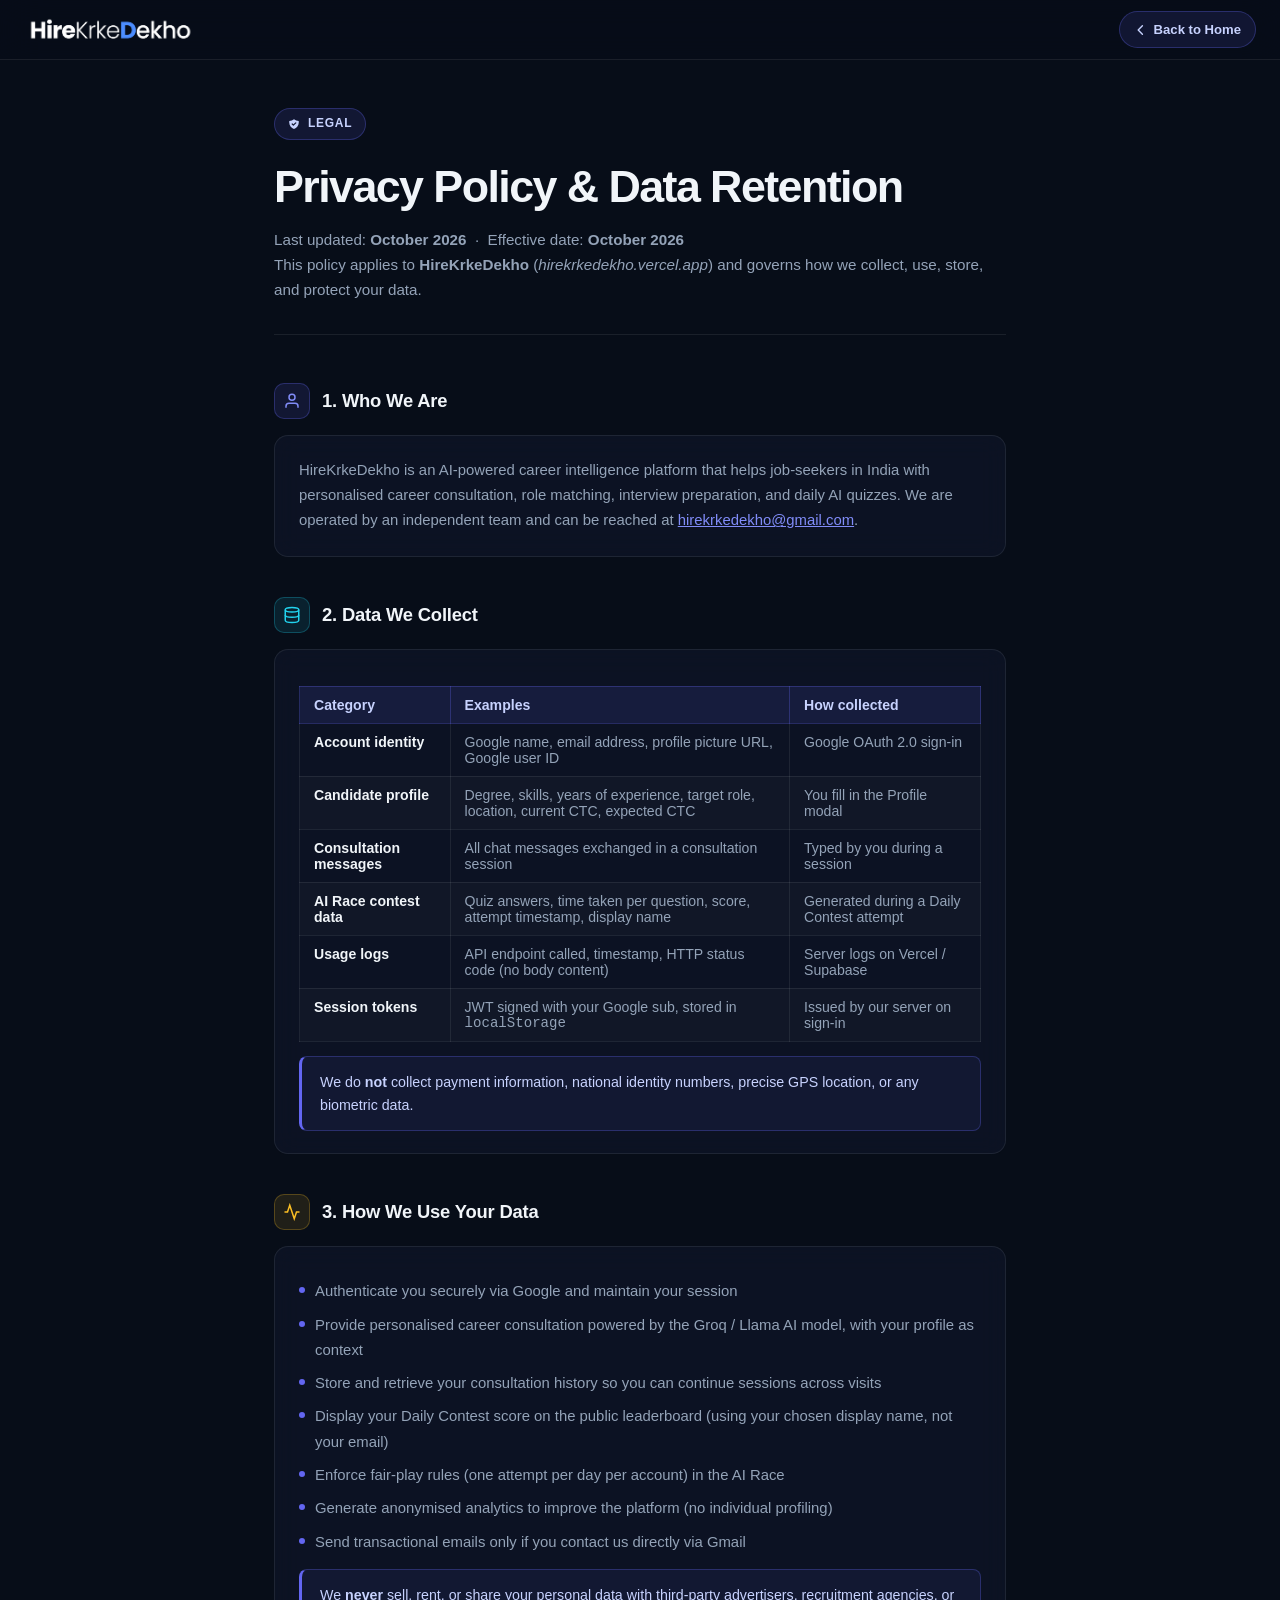
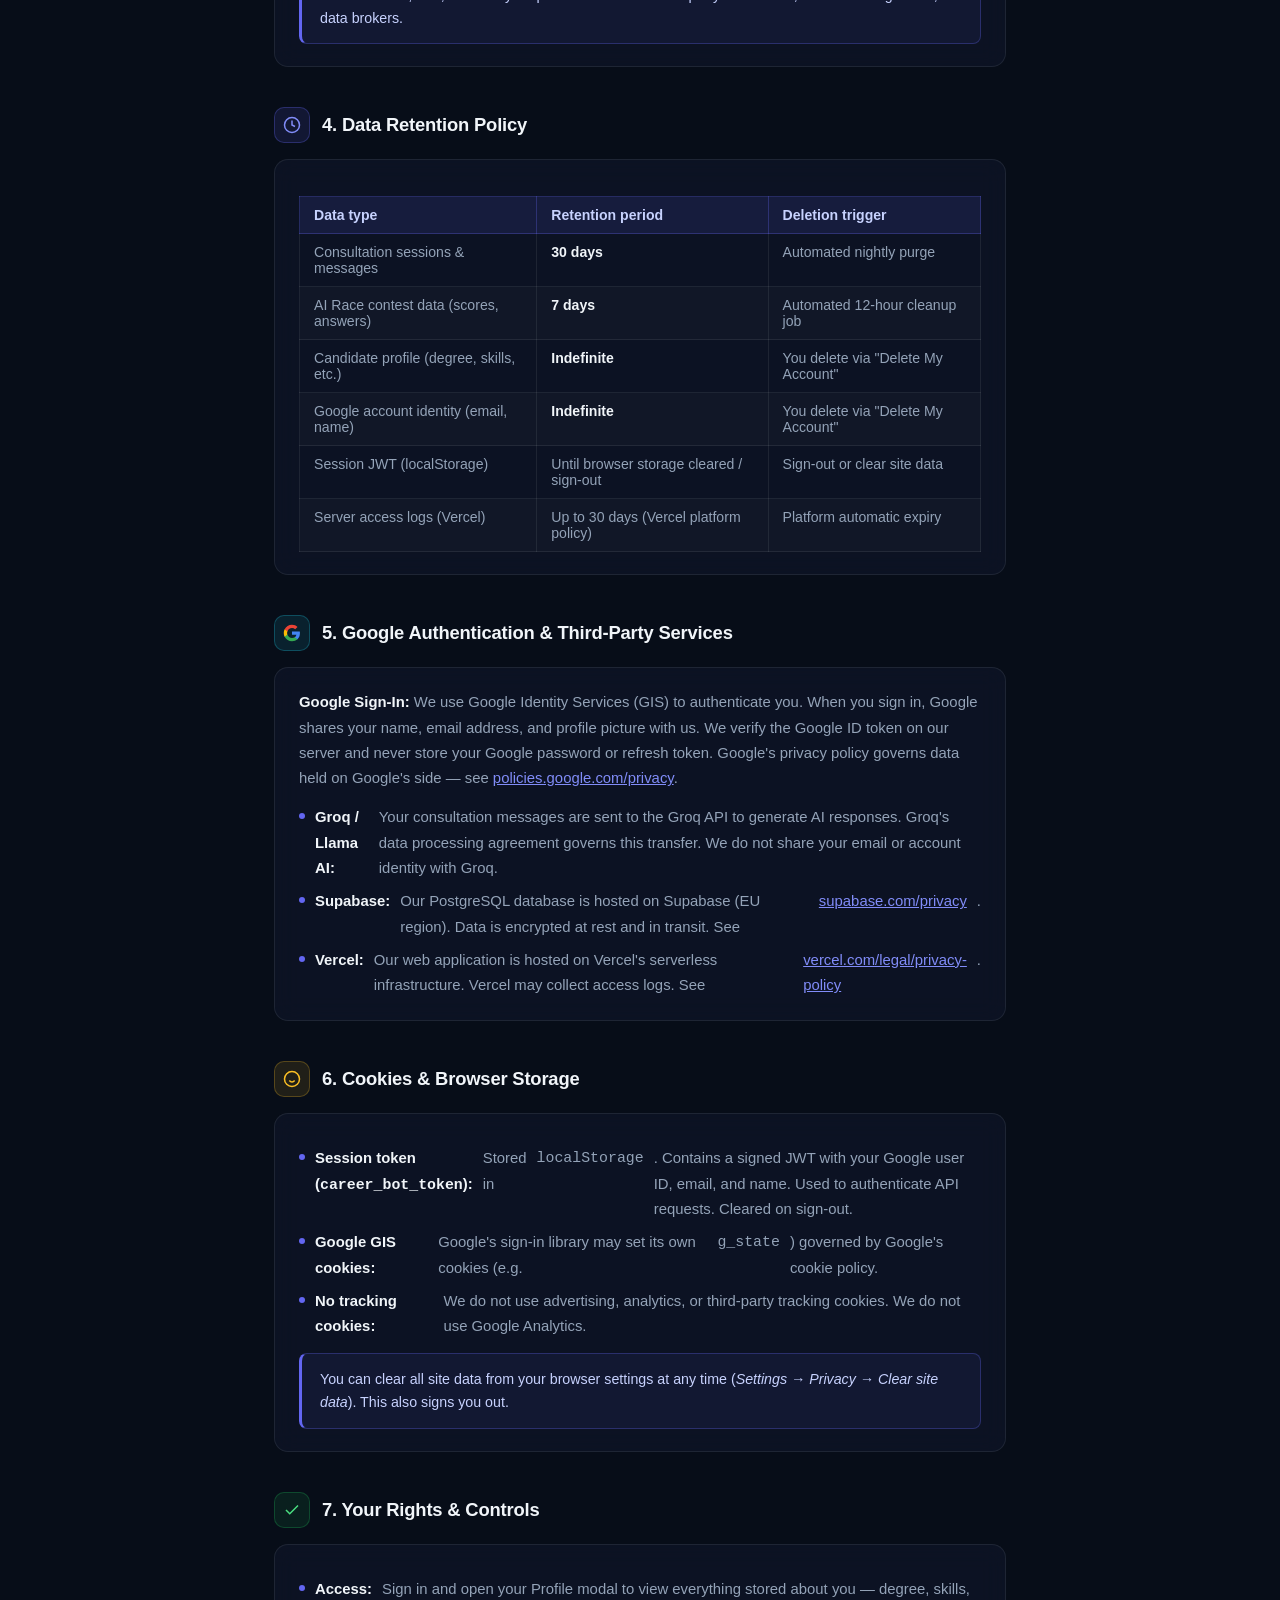
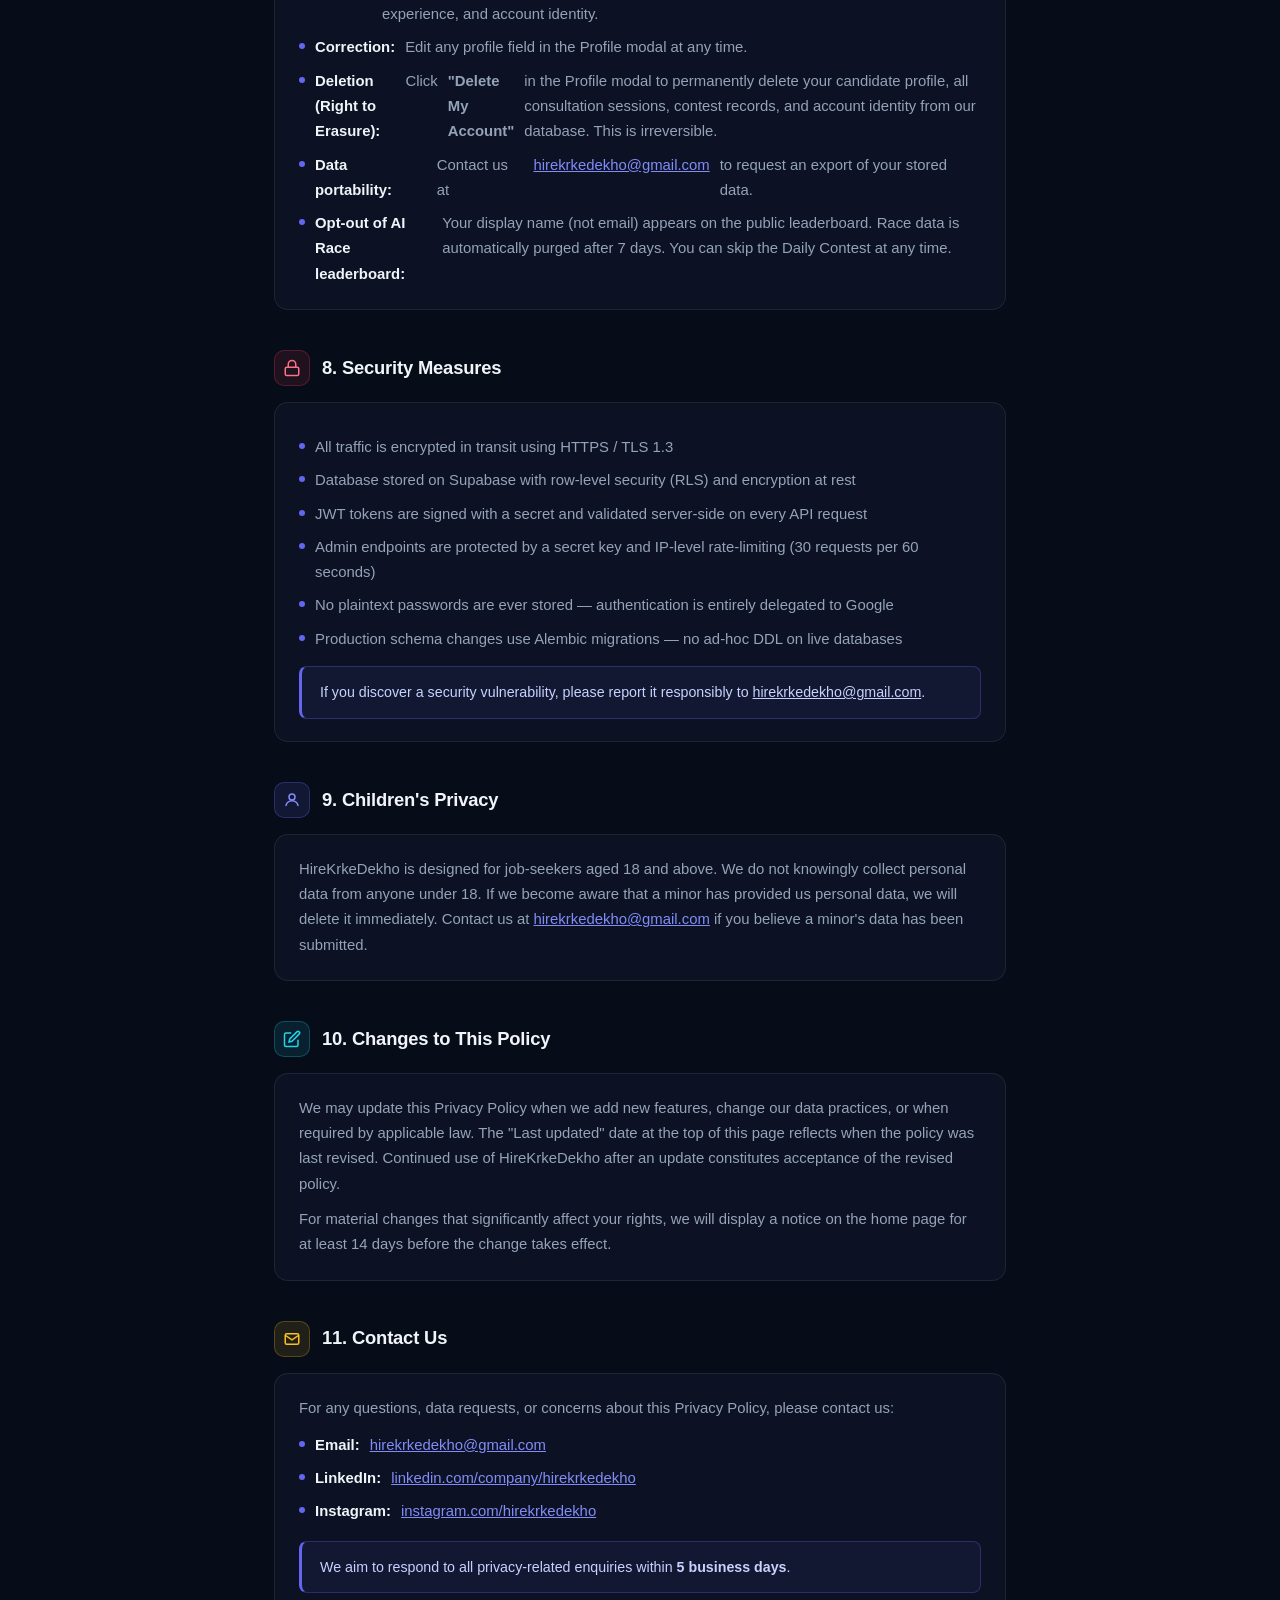
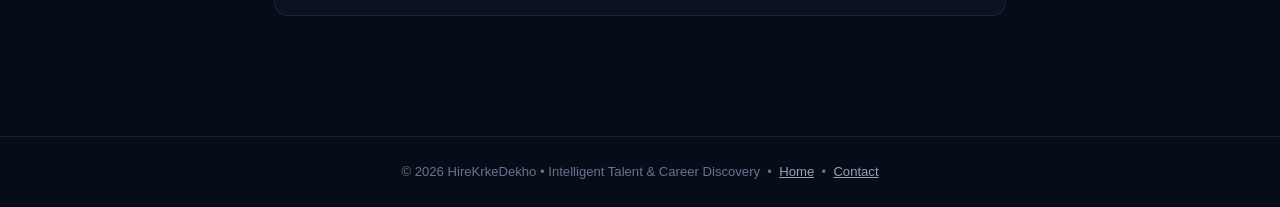
==== templates/privacy_policy.html @ f9df0dac "UI Changes" ====
<html lang="en">
<!DOCTYPE html>
<head>
    <meta charset="UTF-8" />
    <meta name="viewport" content="width=device-width, initial-scale=1.0" />
    <meta name="robots" content="noindex, nofollow" />
    <title>Privacy Policy &amp; Data Retention — HireKrkeDekho</title>
    <link rel="icon" href="/static/hirekrkedekho-logo.png" type="image/png" />
    <style>
        :root {
            --bg: #070d18;
            --surface: rgba(15, 22, 40, 0.85);
            --border: rgba(255, 255, 255, 0.08);
            --border-hi: rgba(99, 102, 241, 0.3);
            --text-primary: #f1f5f9;
            --text-secondary: #94a3b8;
            --text-muted: #64748b;
            --accent: #6366f1;
            --accent-soft: rgba(99, 102, 241, 0.12);
            --cyan: #22d3ee;
            --gold: #fbbf24;
            --radius: 14px;
        }

        *, *::before, *::after { box-sizing: border-box; margin: 0; padding: 0; }

        html {
            background: var(--bg);
            color: var(--text-primary);
            font-family: -apple-system, BlinkMacSystemFont, 'Segoe UI', Roboto, 'Inter', sans-serif;
            line-height: 1.65;
            scroll-behavior: smooth;
            overflow-x: hidden;
        }

        body {
            min-height: 100dvh;
            display: flex;
            flex-direction: column;
        }

        /* ── Header ────────────────────────────────── */
        .pp-header {
            background: rgba(7, 13, 24, 0.96);
            backdrop-filter: blur(20px);
            -webkit-backdrop-filter: blur(20px);
            border-bottom: 1px solid var(--border);
            padding: 0 24px;
            height: 60px;
            display: flex;
            align-items: center;
            justify-content: space-between;
            position: sticky;
            top: 0;
            z-index: 50;
        }

        .pp-logo-wrap {
            display: flex;
            align-items: center;
            gap: 10px;
            text-decoration: none;
            color: var(--text-primary);
            font-weight: 700;
            font-size: 1rem;
        }

        .pp-logo-wrap img { height: 28px; width: auto; }

        .pp-back-btn {
            display: inline-flex;
            align-items: center;
            gap: 6px;
            background: var(--accent-soft);
            border: 1px solid var(--border-hi);
            color: #c7d2fe;
            padding: 7px 14px;
            border-radius: 9999px;
            font-size: 0.82rem;
            font-weight: 600;
            text-decoration: none;
            transition: background 0.2s ease, border-color 0.2s ease;
        }
        .pp-back-btn:hover { background: rgba(99,102,241,0.22); border-color: var(--accent); }
        .pp-back-btn svg { width: 14px; height: 14px; }

        /* ── Main ────────────────────────────────── */
        .pp-main {
            flex: 1;
            padding: 48px 24px 80px;
            max-width: 780px;
            margin: 0 auto;
            width: 100%;
        }

        /* ── Hero ─────────────────────── */
        .pp-eyebrow {
            display: inline-flex;
            align-items: center;
            gap: 8px;
            background: var(--accent-soft);
            border: 1px solid var(--border-hi);
            color: #c7d2fe;
            padding: 5px 13px;
            border-radius: 9999px;
            font-size: 0.75rem;
            font-weight: 700;
            letter-spacing: 0.06em;
            text-transform: uppercase;
            margin-bottom: 20px;
        }

        .pp-title {
            font-size: clamp(1.9rem, 5vw, 2.8rem);
            font-weight: 800;
            letter-spacing: -0.035em;
            line-height: 1.18;
            color: var(--text-primary);
            margin-bottom: 14px;
        }

        .pp-subtitle {
            font-size: 0.95rem;
            color: var(--text-secondary);
            margin-bottom: 48px;
            padding-bottom: 32px;
            border-bottom: 1px solid var(--border);
        }

        /* ── Sections ─────────────────── */
        .pp-section {
            margin-bottom: 40px;
        }

        .pp-section-header {
            display: flex;
            align-items: center;
            gap: 12px;
            margin-bottom: 16px;
        }

        .pp-section-icon {
            width: 36px;
            height: 36px;
            border-radius: 10px;
            background: var(--accent-soft);
            border: 1px solid var(--border-hi);
            display: flex;
            align-items: center;
            justify-content: center;
            flex-shrink: 0;
            color: #818cf8;
        }

        .pp-section-icon svg { width: 18px; height: 18px; }

        .pp-section-icon.cyan { background: rgba(34,211,238,0.1); border-color: rgba(34,211,238,0.25); color: var(--cyan); }
        .pp-section-icon.gold { background: rgba(251,191,36,0.1); border-color: rgba(251,191,36,0.25); color: var(--gold); }
        .pp-section-icon.green { background: rgba(34,197,94,0.1); border-color: rgba(34,197,94,0.25); color: #4ade80; }
        .pp-section-icon.rose  { background: rgba(244,63,94,0.1);  border-color: rgba(244,63,94,0.25);  color: #fb7185; }

        .pp-section h2 {
            font-size: 1.15rem;
            font-weight: 700;
            color: var(--text-primary);
            letter-spacing: -0.01em;
        }

        .pp-section p,
        .pp-section li {
            font-size: 0.93rem;
            color: var(--text-secondary);
            line-height: 1.7;
        }

        .pp-section ul {
            list-style: none;
            display: flex;
            flex-direction: column;
            gap: 8px;
            margin-top: 10px;
        }

        .pp-section ul li {
            display: flex;
            align-items: flex-start;
            gap: 10px;
        }

        .pp-section ul li::before {
            content: '';
            width: 6px;
            height: 6px;
            border-radius: 50%;
            background: var(--accent);
            margin-top: 8px;
            flex-shrink: 0;
        }

        .pp-card {
            background: rgba(15, 22, 40, 0.7);
            border: 1px solid var(--border);
            border-radius: var(--radius);
            padding: 22px 24px;
            backdrop-filter: blur(12px);
        }

        .pp-card p + p,
        .pp-card p + ul,
        .pp-card ul + p {
            margin-top: 12px;
        }

        strong.hi { color: var(--text-primary); font-weight: 600; }

        .pp-table {
            width: 100%;
            border-collapse: collapse;
            margin-top: 14px;
            font-size: 0.88rem;
        }
        .pp-table th {
            background: rgba(99,102,241,0.12);
            color: #c7d2fe;
            font-weight: 700;
            padding: 10px 14px;
            text-align: left;
            border: 1px solid var(--border-hi);
        }
        .pp-table td {
            padding: 10px 14px;
            border: 1px solid var(--border);
            color: var(--text-secondary);
            vertical-align: top;
        }
        .pp-table tr:nth-child(even) td { background: rgba(255,255,255,0.02); }

        .pp-highlight {
            background: rgba(99,102,241,0.08);
            border: 1px solid var(--border-hi);
            border-left: 3px solid var(--accent);
            border-radius: 8px;
            padding: 14px 18px;
            margin-top: 14px;
            font-size: 0.89rem;
            color: #c7d2fe;
            line-height: 1.6;
        }

        /* ── Footer ─────────────────── */
        .pp-footer {
            border-top: 1px solid var(--border);
            padding: 24px;
            text-align: center;
            font-size: 0.82rem;
            color: var(--text-muted);
        }
        .pp-footer a { color: var(--text-secondary); text-decoration: underline; }

        /* ── Responsive ─────────────── */
        @media (max-width: 640px) {
            .pp-main { padding: 32px 16px 64px; }
            .pp-header { padding: 0 16px; }
            .pp-card { padding: 16px; }
            .pp-title { font-size: 1.8rem; }
            .pp-table { font-size: 0.82rem; }
            .pp-table th, .pp-table td { padding: 8px 10px; }
        }
    </style>
</head>
<body>

    <!-- Header -->
    <header class="pp-header">
        <a href="/" class="pp-logo-wrap">
            <img src="/static/hirekrkedekho-logo.png" alt="HireKrkeDekho logo" />
        </a>
        <a href="/" class="pp-back-btn" aria-label="Back to home">
            <svg viewBox="0 0 20 20" fill="none" stroke="currentColor" stroke-width="2" aria-hidden="true">
                <path d="M12 4l-6 6 6 6" stroke-linecap="round" stroke-linejoin="round"/>
            </svg>
            Back to Home
        </a>
    </header>

    <!-- Main content -->
    <main class="pp-main">

        <span class="pp-eyebrow">
            <svg viewBox="0 0 20 20" fill="currentColor" width="12" height="12" aria-hidden="true"><path fill-rule="evenodd" d="M2.166 4.999A11.954 11.954 0 0010 1.944 11.954 11.954 0 0017.834 5c.11.65.166 1.32.166 2.001 0 5.225-3.34 9.67-8 11.317C5.34 16.67 2 12.225 2 7c0-.682.057-1.35.166-2.001zm11.541 3.708a1 1 0 00-1.414-1.414L9 10.586 7.707 9.293a1 1 0 00-1.414 1.414l2 2a1 1 0 001.414 0l4-4z" clip-rule="evenodd"/></svg>
            Legal
        </span>

        <h1 class="pp-title">Privacy Policy &amp; Data Retention</h1>

        <p class="pp-subtitle">
            Last updated: <strong>October 2026</strong> &nbsp;·&nbsp; Effective date: <strong>October 2026</strong><br/>
            This policy applies to <strong>HireKrkeDekho</strong> (<em>hirekrkedekho.vercel.app</em>) and governs how we collect, use, store, and protect your data.
        </p>

        <!-- 1. Who we are -->
        <section class="pp-section" id="who-we-are">
            <div class="pp-section-header">
                <div class="pp-section-icon">
                    <svg viewBox="0 0 24 24" fill="none" stroke="currentColor" stroke-width="2" aria-hidden="true"><path d="M20 21v-2a4 4 0 0 0-4-4H8a4 4 0 0 0-4 4v2"/><circle cx="12" cy="7" r="4"/></svg>
                </div>
                <h2>1. Who We Are</h2>
            </div>
            <div class="pp-card">
                <p>HireKrkeDekho is an AI-powered career intelligence platform that helps job-seekers in India with personalised career consultation, role matching, interview preparation, and daily AI quizzes. We are operated by an independent team and can be reached at <a href="mailto:hirekrkedekho@gmail.com" style="color:#818cf8;">hirekrkedekho@gmail.com</a>.</p>
            </div>
        </section>

        <!-- 2. Data we collect -->
        <section class="pp-section" id="data-collected">
            <div class="pp-section-header">
                <div class="pp-section-icon cyan">
                    <svg viewBox="0 0 24 24" fill="none" stroke="currentColor" stroke-width="2" aria-hidden="true"><ellipse cx="12" cy="5" rx="9" ry="3"/><path d="M21 12c0 1.66-4 3-9 3s-9-1.34-9-3"/><path d="M3 5v14c0 1.66 4 3 9 3s9-1.34 9-3V5"/></svg>
                </div>
                <h2>2. Data We Collect</h2>
            </div>
            <div class="pp-card">
                <table class="pp-table">
                    <thead>
                        <tr>
                            <th>Category</th>
                            <th>Examples</th>
                            <th>How collected</th>
                        </tr>
                    </thead>
                    <tbody>
                        <tr>
                            <td><strong class="hi">Account identity</strong></td>
                            <td>Google name, email address, profile picture URL, Google user ID</td>
                            <td>Google OAuth 2.0 sign-in</td>
                        </tr>
                        <tr>
                            <td><strong class="hi">Candidate profile</strong></td>
                            <td>Degree, skills, years of experience, target role, location, current CTC, expected CTC</td>
                            <td>You fill in the Profile modal</td>
                        </tr>
                        <tr>
                            <td><strong class="hi">Consultation messages</strong></td>
                            <td>All chat messages exchanged in a consultation session</td>
                            <td>Typed by you during a session</td>
                        </tr>
                        <tr>
                            <td><strong class="hi">AI Race contest data</strong></td>
                            <td>Quiz answers, time taken per question, score, attempt timestamp, display name</td>
                            <td>Generated during a Daily Contest attempt</td>
                        </tr>
                        <tr>
                            <td><strong class="hi">Usage logs</strong></td>
                            <td>API endpoint called, timestamp, HTTP status code (no body content)</td>
                            <td>Server logs on Vercel / Supabase</td>
                        </tr>
                        <tr>
                            <td><strong class="hi">Session tokens</strong></td>
                            <td>JWT signed with your Google sub, stored in <code>localStorage</code></td>
                            <td>Issued by our server on sign-in</td>
                        </tr>
                    </tbody>
                </table>
                <div class="pp-highlight">
                    We do <strong>not</strong> collect payment information, national identity numbers, precise GPS location, or any biometric data.
                </div>
            </div>
        </section>

        <!-- 3. How we use your data -->
        <section class="pp-section" id="how-we-use">
            <div class="pp-section-header">
                <div class="pp-section-icon gold">
                    <svg viewBox="0 0 24 24" fill="none" stroke="currentColor" stroke-width="2" aria-hidden="true"><polyline points="22 12 18 12 15 21 9 3 6 12 2 12"/></svg>
                </div>
                <h2>3. How We Use Your Data</h2>
            </div>
            <div class="pp-card">
                <ul>
                    <li>Authenticate you securely via Google and maintain your session</li>
                    <li>Provide personalised career consultation powered by the Groq / Llama AI model, with your profile as context</li>
                    <li>Store and retrieve your consultation history so you can continue sessions across visits</li>
                    <li>Display your Daily Contest score on the public leaderboard (using your chosen display name, not your email)</li>
                    <li>Enforce fair-play rules (one attempt per day per account) in the AI Race</li>
                    <li>Generate anonymised analytics to improve the platform (no individual profiling)</li>
                    <li>Send transactional emails only if you contact us directly via Gmail</li>
                </ul>
                <div class="pp-highlight">
                    We <strong>never</strong> sell, rent, or share your personal data with third-party advertisers, recruitment agencies, or data brokers.
                </div>
            </div>
        </section>

        <!-- 4. Data retention -->
        <section class="pp-section" id="retention">
            <div class="pp-section-header">
                <div class="pp-section-icon">
                    <svg viewBox="0 0 24 24" fill="none" stroke="currentColor" stroke-width="2" aria-hidden="true"><circle cx="12" cy="12" r="10"/><polyline points="12 6 12 12 16 14"/></svg>
                </div>
                <h2>4. Data Retention Policy</h2>
            </div>
            <div class="pp-card">
                <table class="pp-table">
                    <thead>
                        <tr>
                            <th>Data type</th>
                            <th>Retention period</th>
                            <th>Deletion trigger</th>
                        </tr>
                    </thead>
                    <tbody>
                        <tr>
                            <td>Consultation sessions &amp; messages</td>
                            <td><strong class="hi">30 days</strong></td>
                            <td>Automated nightly purge</td>
                        </tr>
                        <tr>
                            <td>AI Race contest data (scores, answers)</td>
                            <td><strong class="hi">7 days</strong></td>
                            <td>Automated 12-hour cleanup job</td>
                        </tr>
                        <tr>
                            <td>Candidate profile (degree, skills, etc.)</td>
                            <td><strong class="hi">Indefinite</strong></td>
                            <td>You delete via "Delete My Account"</td>
                        </tr>
                        <tr>
                            <td>Google account identity (email, name)</td>
                            <td><strong class="hi">Indefinite</strong></td>
                            <td>You delete via "Delete My Account"</td>
                        </tr>
                        <tr>
                            <td>Session JWT (localStorage)</td>
                            <td>Until browser storage cleared / sign-out</td>
                            <td>Sign-out or clear site data</td>
                        </tr>
                        <tr>
                            <td>Server access logs (Vercel)</td>
                            <td>Up to 30 days (Vercel platform policy)</td>
                            <td>Platform automatic expiry</td>
                        </tr>
                    </tbody>
                </table>
            </div>
        </section>

        <!-- 5. Google OAuth & third parties -->
        <section class="pp-section" id="google-auth">
            <div class="pp-section-header">
                <div class="pp-section-icon cyan">
                    <svg viewBox="0 0 24 24" fill="none" aria-hidden="true">
                        <path d="M22.56 12.25c0-.78-.07-1.53-.2-2.25H12v4.26h5.92c-.26 1.37-1.04 2.53-2.21 3.31v2.77h3.57c2.08-1.92 3.28-4.74 3.28-8.09z" fill="#4285F4"/>
                        <path d="M12 23c2.97 0 5.46-.98 7.28-2.66l-3.57-2.77c-.98.66-2.23 1.06-3.71 1.06-2.86 0-5.29-1.93-6.16-4.53H2.18v2.84C3.99 20.53 7.7 23 12 23z" fill="#34A853"/>
                        <path d="M5.84 14.09c-.22-.66-.35-1.36-.35-2.09s.13-1.43.35-2.09V7.07H2.18C1.43 8.55 1 10.22 1 12s.43 3.45 1.18 4.93l3.66-2.84z" fill="#FBBC05"/>
                        <path d="M12 5.38c1.62 0 3.06.56 4.21 1.64l3.15-3.15C17.45 2.09 14.97 1 12 1 7.7 1 3.99 3.47 2.18 7.07l3.66 2.84c.87-2.6 3.3-4.53 6.16-4.53z" fill="#EA4335"/>
                    </svg>
                </div>
                <h2>5. Google Authentication &amp; Third-Party Services</h2>
            </div>
            <div class="pp-card">
                <p><strong class="hi">Google Sign-In:</strong> We use Google Identity Services (GIS) to authenticate you. When you sign in, Google shares your name, email address, and profile picture with us. We verify the Google ID token on our server and never store your Google password or refresh token. Google's privacy policy governs data held on Google's side — see <a href="https://policies.google.com/privacy" target="_blank" rel="noopener noreferrer" style="color:#818cf8;">policies.google.com/privacy</a>.</p>
                <ul style="margin-top:14px;">
                    <li><strong class="hi">Groq / Llama AI:</strong> Your consultation messages are sent to the Groq API to generate AI responses. Groq's data processing agreement governs this transfer. We do not share your email or account identity with Groq.</li>
                    <li><strong class="hi">Supabase:</strong> Our PostgreSQL database is hosted on Supabase (EU region). Data is encrypted at rest and in transit. See <a href="https://supabase.com/privacy" target="_blank" rel="noopener noreferrer" style="color:#818cf8;">supabase.com/privacy</a>.</li>
                    <li><strong class="hi">Vercel:</strong> Our web application is hosted on Vercel's serverless infrastructure. Vercel may collect access logs. See <a href="https://vercel.com/legal/privacy-policy" target="_blank" rel="noopener noreferrer" style="color:#818cf8;">vercel.com/legal/privacy-policy</a>.</li>
                </ul>
            </div>
        </section>

        <!-- 6. Cookies & localStorage -->
        <section class="pp-section" id="cookies">
            <div class="pp-section-header">
                <div class="pp-section-icon gold">
                    <svg viewBox="0 0 24 24" fill="none" stroke="currentColor" stroke-width="2" aria-hidden="true"><path d="M12 2C6.477 2 2 6.477 2 12s4.477 10 10 10 10-4.477 10-10S17.523 2 12 2z"/><path d="M8.5 14s1.5 2 3.5 2 3.5-2 3.5-2"/><line x1="9" y1="9" x2="9.01" y2="9"/><line x1="15" y1="9" x2="15.01" y2="9"/></svg>
                </div>
                <h2>6. Cookies &amp; Browser Storage</h2>
            </div>
            <div class="pp-card">
                <ul>
                    <li><strong class="hi">Session token (<code>career_bot_token</code>):</strong> Stored in <code>localStorage</code>. Contains a signed JWT with your Google user ID, email, and name. Used to authenticate API requests. Cleared on sign-out.</li>
                    <li><strong class="hi">Google GIS cookies:</strong> Google's sign-in library may set its own cookies (e.g. <code>g_state</code>) governed by Google's cookie policy.</li>
                    <li><strong class="hi">No tracking cookies:</strong> We do not use advertising, analytics, or third-party tracking cookies. We do not use Google Analytics.</li>
                </ul>
                <div class="pp-highlight">You can clear all site data from your browser settings at any time (<em>Settings → Privacy → Clear site data</em>). This also signs you out.</div>
            </div>
        </section>

        <!-- 7. Your rights -->
        <section class="pp-section" id="your-rights">
            <div class="pp-section-header">
                <div class="pp-section-icon green">
                    <svg viewBox="0 0 24 24" fill="none" stroke="currentColor" stroke-width="2" aria-hidden="true"><polyline points="20 6 9 17 4 12"/></svg>
                </div>
                <h2>7. Your Rights &amp; Controls</h2>
            </div>
            <div class="pp-card">
                <ul>
                    <li><strong class="hi">Access:</strong> Sign in and open your Profile modal to view everything stored about you — degree, skills, experience, and account identity.</li>
                    <li><strong class="hi">Correction:</strong> Edit any profile field in the Profile modal at any time.</li>
                    <li><strong class="hi">Deletion (Right to Erasure):</strong> Click <strong>"Delete My Account"</strong> in the Profile modal to permanently delete your candidate profile, all consultation sessions, contest records, and account identity from our database. This is irreversible.</li>
                    <li><strong class="hi">Data portability:</strong> Contact us at <a href="mailto:hirekrkedekho@gmail.com" style="color:#818cf8;">hirekrkedekho@gmail.com</a> to request an export of your stored data.</li>
                    <li><strong class="hi">Opt-out of AI Race leaderboard:</strong> Your display name (not email) appears on the public leaderboard. Race data is automatically purged after 7 days. You can skip the Daily Contest at any time.</li>
                </ul>
            </div>
        </section>

        <!-- 8. Security -->
        <section class="pp-section" id="security">
            <div class="pp-section-header">
                <div class="pp-section-icon rose">
                    <svg viewBox="0 0 24 24" fill="none" stroke="currentColor" stroke-width="2" aria-hidden="true"><rect x="3" y="11" width="18" height="11" rx="2" ry="2"/><path d="M7 11V7a5 5 0 0 1 10 0v4"/></svg>
                </div>
                <h2>8. Security Measures</h2>
            </div>
            <div class="pp-card">
                <ul>
                    <li>All traffic is encrypted in transit using HTTPS / TLS 1.3</li>
                    <li>Database stored on Supabase with row-level security (RLS) and encryption at rest</li>
                    <li>JWT tokens are signed with a secret and validated server-side on every API request</li>
                    <li>Admin endpoints are protected by a secret key and IP-level rate-limiting (30 requests per 60 seconds)</li>
                    <li>No plaintext passwords are ever stored — authentication is entirely delegated to Google</li>
                    <li>Production schema changes use Alembic migrations — no ad-hoc DDL on live databases</li>
                </ul>
                <div class="pp-highlight">If you discover a security vulnerability, please report it responsibly to <a href="mailto:hirekrkedekho@gmail.com" style="color:#c7d2fe;">hirekrkedekho@gmail.com</a>.</div>
            </div>
        </section>

        <!-- 9. Children -->
        <section class="pp-section" id="children">
            <div class="pp-section-header">
                <div class="pp-section-icon">
                    <svg viewBox="0 0 24 24" fill="none" stroke="currentColor" stroke-width="2" aria-hidden="true"><circle cx="12" cy="8" r="4"/><path d="M4 20c0-4 3.6-7 8-7s8 3 8 7"/></svg>
                </div>
                <h2>9. Children's Privacy</h2>
            </div>
            <div class="pp-card">
                <p>HireKrkeDekho is designed for job-seekers aged 18 and above. We do not knowingly collect personal data from anyone under 18. If we become aware that a minor has provided us personal data, we will delete it immediately. Contact us at <a href="mailto:hirekrkedekho@gmail.com" style="color:#818cf8;">hirekrkedekho@gmail.com</a> if you believe a minor's data has been submitted.</p>
            </div>
        </section>

        <!-- 10. Changes -->
        <section class="pp-section" id="changes">
            <div class="pp-section-header">
                <div class="pp-section-icon cyan">
                    <svg viewBox="0 0 24 24" fill="none" stroke="currentColor" stroke-width="2" aria-hidden="true"><path d="M11 4H4a2 2 0 0 0-2 2v14a2 2 0 0 0 2 2h14a2 2 0 0 0 2-2v-7"/><path d="M18.5 2.5a2.121 2.121 0 0 1 3 3L12 15l-4 1 1-4 9.5-9.5z"/></svg>
                </div>
                <h2>10. Changes to This Policy</h2>
            </div>
            <div class="pp-card">
                <p>We may update this Privacy Policy when we add new features, change our data practices, or when required by applicable law. The "Last updated" date at the top of this page reflects when the policy was last revised. Continued use of HireKrkeDekho after an update constitutes acceptance of the revised policy.</p>
                <p style="margin-top:10px;">For material changes that significantly affect your rights, we will display a notice on the home page for at least 14 days before the change takes effect.</p>
            </div>
        </section>

        <!-- 11. Contact -->
        <section class="pp-section" id="contact">
            <div class="pp-section-header">
                <div class="pp-section-icon gold">
                    <svg viewBox="0 0 24 24" fill="none" stroke="currentColor" stroke-width="2" aria-hidden="true"><rect x="3" y="5" width="18" height="14" rx="2"/><path d="m3 7 9 6 9-6"/></svg>
                </div>
                <h2>11. Contact Us</h2>
            </div>
            <div class="pp-card">
                <p>For any questions, data requests, or concerns about this Privacy Policy, please contact us:</p>
                <ul style="margin-top:12px;">
                    <li><strong class="hi">Email:</strong> <a href="mailto:hirekrkedekho@gmail.com" style="color:#818cf8;">hirekrkedekho@gmail.com</a></li>
                    <li><strong class="hi">LinkedIn:</strong> <a href="https://www.linkedin.com/company/hirekrkedekho" target="_blank" rel="noopener noreferrer" style="color:#818cf8;">linkedin.com/company/hirekrkedekho</a></li>
                    <li><strong class="hi">Instagram:</strong> <a href="https://www.instagram.com/hirekrkedekho/" target="_blank" rel="noopener noreferrer" style="color:#818cf8;">instagram.com/hirekrkedekho</a></li>
                </ul>
                <div class="pp-highlight" style="margin-top:16px;">
                    We aim to respond to all privacy-related enquiries within <strong>5 business days</strong>.
                </div>
            </div>
        </section>

    </main>

    <footer class="pp-footer">
        &copy; 2026 HireKrkeDekho &bull; Intelligent Talent &amp; Career Discovery &nbsp;&bull;&nbsp;
        <a href="/">Home</a> &nbsp;&bull;&nbsp;
        <a href="mailto:hirekrkedekho@gmail.com">Contact</a>
    </footer>

</body>
</html>
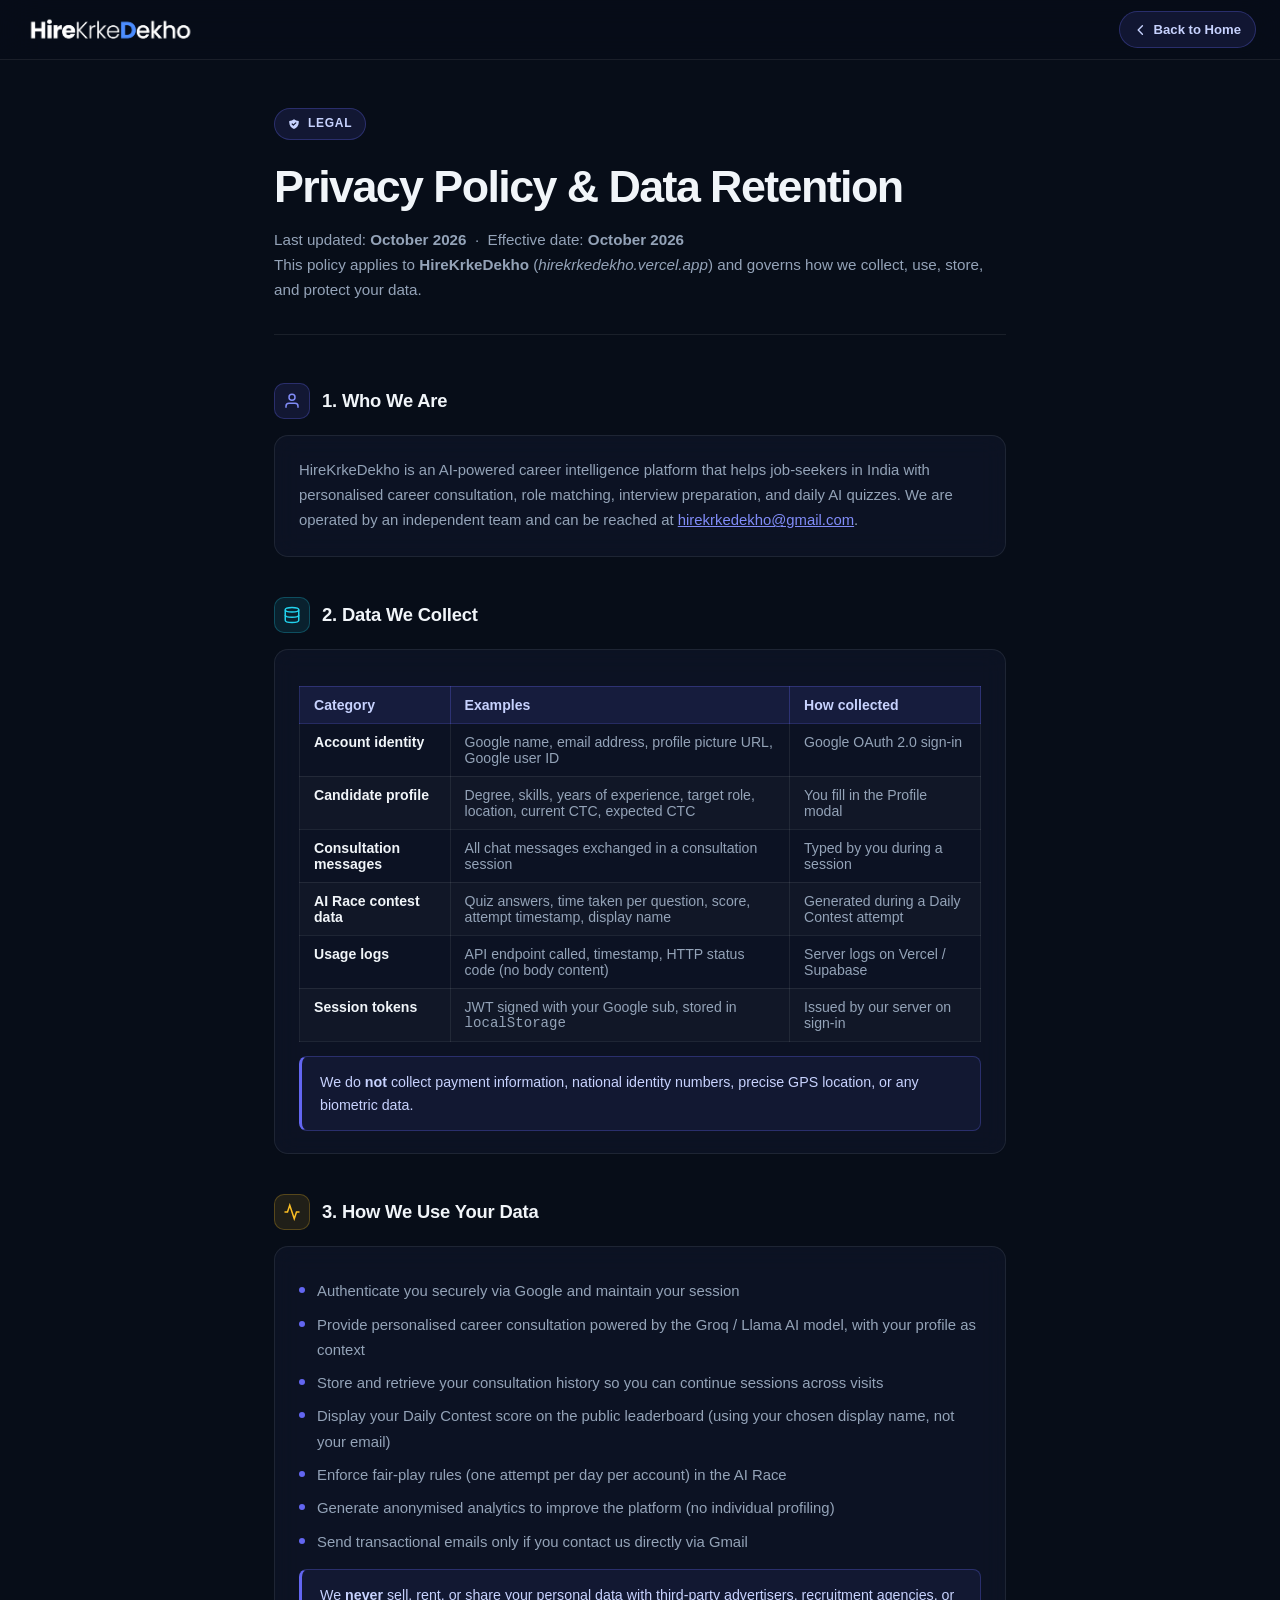
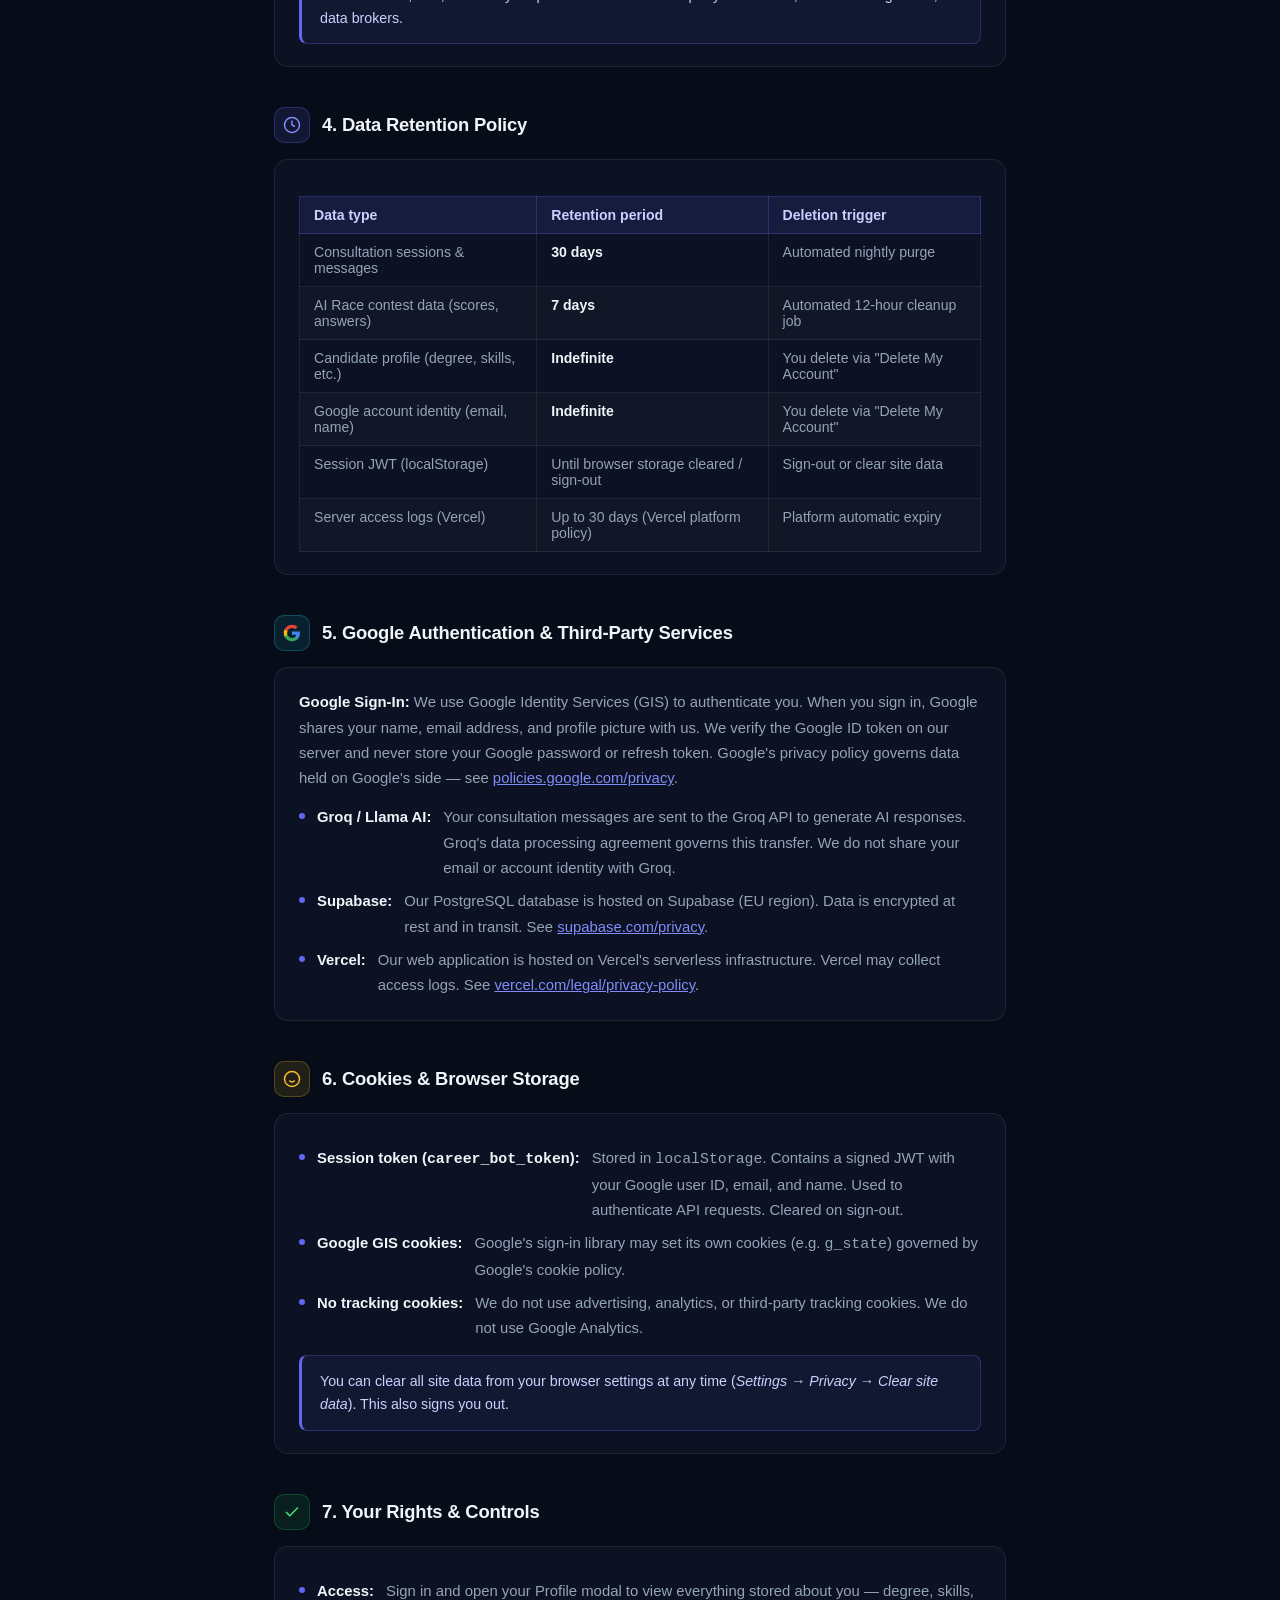
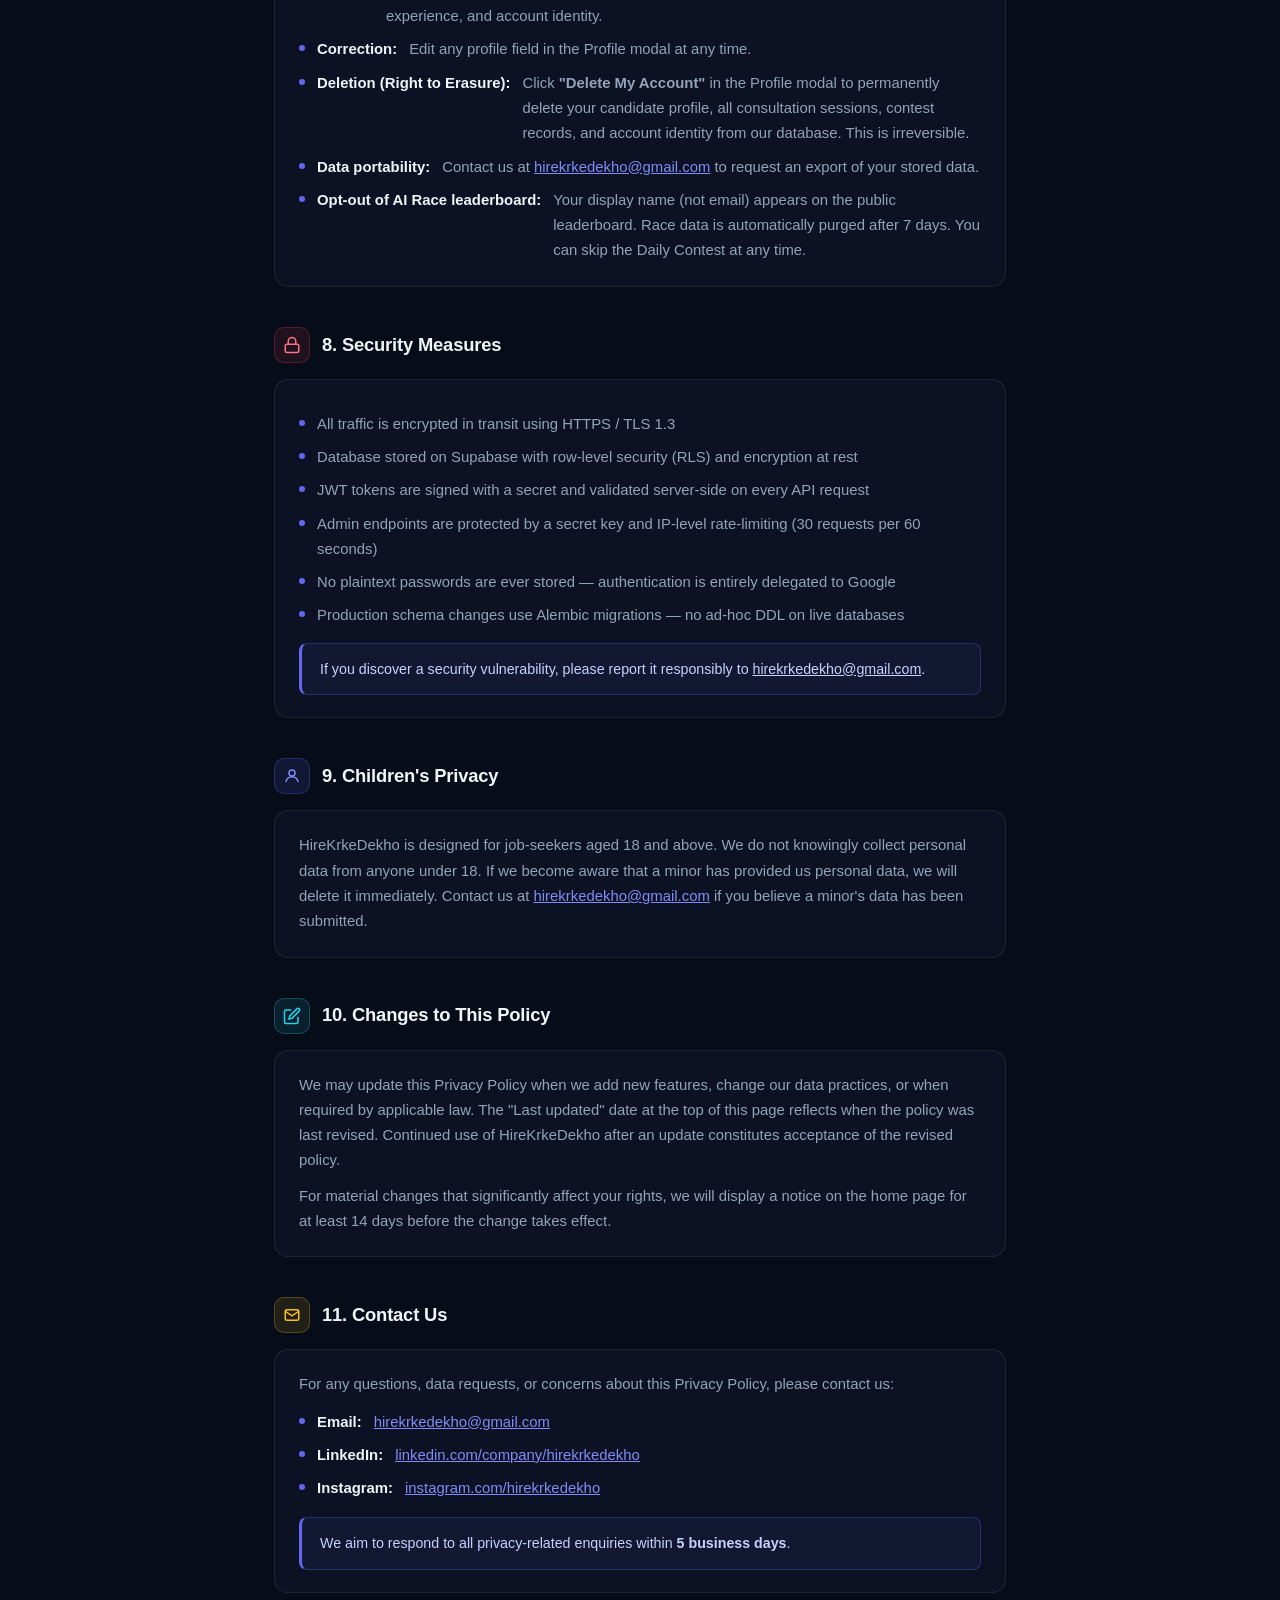
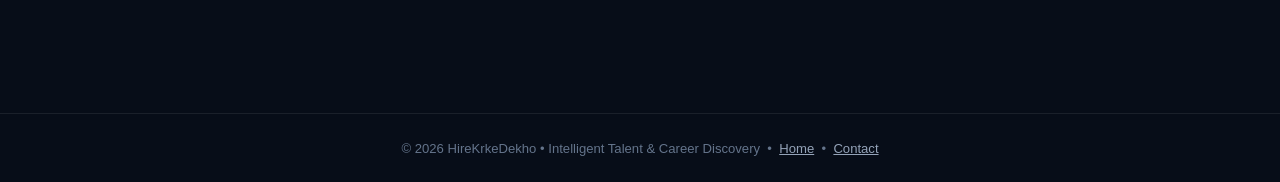
==== commit 6513045b: "Cline chokeup" ====
--- a/templates/privacy_policy.html
+++ b/templates/privacy_policy.html
@@ -184,7 +184,11 @@
         .pp-section ul li {
             display: flex;
             align-items: flex-start;
-            gap: 10px;
+            gap: 12px;
+        }
+
+        .pp-section ul li > span {
+            flex: 1;
         }
 
         .pp-section ul li::before {
@@ -460,9 +464,18 @@
             <div class="pp-card">
                 <p><strong class="hi">Google Sign-In:</strong> We use Google Identity Services (GIS) to authenticate you. When you sign in, Google shares your name, email address, and profile picture with us. We verify the Google ID token on our server and never store your Google password or refresh token. Google's privacy policy governs data held on Google's side — see <a href="https://policies.google.com/privacy" target="_blank" rel="noopener noreferrer" style="color:#818cf8;">policies.google.com/privacy</a>.</p>
                 <ul style="margin-top:14px;">
-                    <li><strong class="hi">Groq / Llama AI:</strong> Your consultation messages are sent to the Groq API to generate AI responses. Groq's data processing agreement governs this transfer. We do not share your email or account identity with Groq.</li>
-                    <li><strong class="hi">Supabase:</strong> Our PostgreSQL database is hosted on Supabase (EU region). Data is encrypted at rest and in transit. See <a href="https://supabase.com/privacy" target="_blank" rel="noopener noreferrer" style="color:#818cf8;">supabase.com/privacy</a>.</li>
-                    <li><strong class="hi">Vercel:</strong> Our web application is hosted on Vercel's serverless infrastructure. Vercel may collect access logs. See <a href="https://vercel.com/legal/privacy-policy" target="_blank" rel="noopener noreferrer" style="color:#818cf8;">vercel.com/legal/privacy-policy</a>.</li>
+                    <li>
+                        <strong class="hi">Groq / Llama AI:</strong>
+                        <span>Your consultation messages are sent to the Groq API to generate AI responses. Groq's data processing agreement governs this transfer. We do not share your email or account identity with Groq.</span>
+                    </li>
+                    <li>
+                        <strong class="hi">Supabase:</strong>
+                        <span>Our PostgreSQL database is hosted on Supabase (EU region). Data is encrypted at rest and in transit. See <a href="https://supabase.com/privacy" target="_blank" rel="noopener noreferrer" style="color:#818cf8;">supabase.com/privacy</a>.</span>
+                    </li>
+                    <li>
+                        <strong class="hi">Vercel:</strong>
+                        <span>Our web application is hosted on Vercel's serverless infrastructure. Vercel may collect access logs. See <a href="https://vercel.com/legal/privacy-policy" target="_blank" rel="noopener noreferrer" style="color:#818cf8;">vercel.com/legal/privacy-policy</a>.</span>
+                    </li>
                 </ul>
             </div>
         </section>
@@ -477,9 +490,18 @@
             </div>
             <div class="pp-card">
                 <ul>
-                    <li><strong class="hi">Session token (<code>career_bot_token</code>):</strong> Stored in <code>localStorage</code>. Contains a signed JWT with your Google user ID, email, and name. Used to authenticate API requests. Cleared on sign-out.</li>
-                    <li><strong class="hi">Google GIS cookies:</strong> Google's sign-in library may set its own cookies (e.g. <code>g_state</code>) governed by Google's cookie policy.</li>
-                    <li><strong class="hi">No tracking cookies:</strong> We do not use advertising, analytics, or third-party tracking cookies. We do not use Google Analytics.</li>
+                    <li>
+                        <strong class="hi">Session token (<code>career_bot_token</code>):</strong>
+                        <span>Stored in <code>localStorage</code>. Contains a signed JWT with your Google user ID, email, and name. Used to authenticate API requests. Cleared on sign-out.</span>
+                    </li>
+                    <li>
+                        <strong class="hi">Google GIS cookies:</strong>
+                        <span>Google's sign-in library may set its own cookies (e.g. <code>g_state</code>) governed by Google's cookie policy.</span>
+                    </li>
+                    <li>
+                        <strong class="hi">No tracking cookies:</strong>
+                        <span>We do not use advertising, analytics, or third-party tracking cookies. We do not use Google Analytics.</span>
+                    </li>
                 </ul>
                 <div class="pp-highlight">You can clear all site data from your browser settings at any time (<em>Settings → Privacy → Clear site data</em>). This also signs you out.</div>
             </div>
@@ -495,11 +517,26 @@
             </div>
             <div class="pp-card">
                 <ul>
-                    <li><strong class="hi">Access:</strong> Sign in and open your Profile modal to view everything stored about you — degree, skills, experience, and account identity.</li>
-                    <li><strong class="hi">Correction:</strong> Edit any profile field in the Profile modal at any time.</li>
-                    <li><strong class="hi">Deletion (Right to Erasure):</strong> Click <strong>"Delete My Account"</strong> in the Profile modal to permanently delete your candidate profile, all consultation sessions, contest records, and account identity from our database. This is irreversible.</li>
-                    <li><strong class="hi">Data portability:</strong> Contact us at <a href="mailto:hirekrkedekho@gmail.com" style="color:#818cf8;">hirekrkedekho@gmail.com</a> to request an export of your stored data.</li>
-                    <li><strong class="hi">Opt-out of AI Race leaderboard:</strong> Your display name (not email) appears on the public leaderboard. Race data is automatically purged after 7 days. You can skip the Daily Contest at any time.</li>
+                    <li>
+                        <strong class="hi">Access:</strong>
+                        <span>Sign in and open your Profile modal to view everything stored about you — degree, skills, experience, and account identity.</span>
+                    </li>
+                    <li>
+                        <strong class="hi">Correction:</strong>
+                        <span>Edit any profile field in the Profile modal at any time.</span>
+                    </li>
+                    <li>
+                        <strong class="hi">Deletion (Right to Erasure):</strong>
+                        <span>Click <strong>"Delete My Account"</strong> in the Profile modal to permanently delete your candidate profile, all consultation sessions, contest records, and account identity from our database. This is irreversible.</span>
+                    </li>
+                    <li>
+                        <strong class="hi">Data portability:</strong>
+                        <span>Contact us at <a href="mailto:hirekrkedekho@gmail.com" style="color:#818cf8;">hirekrkedekho@gmail.com</a> to request an export of your stored data.</span>
+                    </li>
+                    <li>
+                        <strong class="hi">Opt-out of AI Race leaderboard:</strong>
+                        <span>Your display name (not email) appears on the public leaderboard. Race data is automatically purged after 7 days. You can skip the Daily Contest at any time.</span>
+                    </li>
                 </ul>
             </div>
         </section>
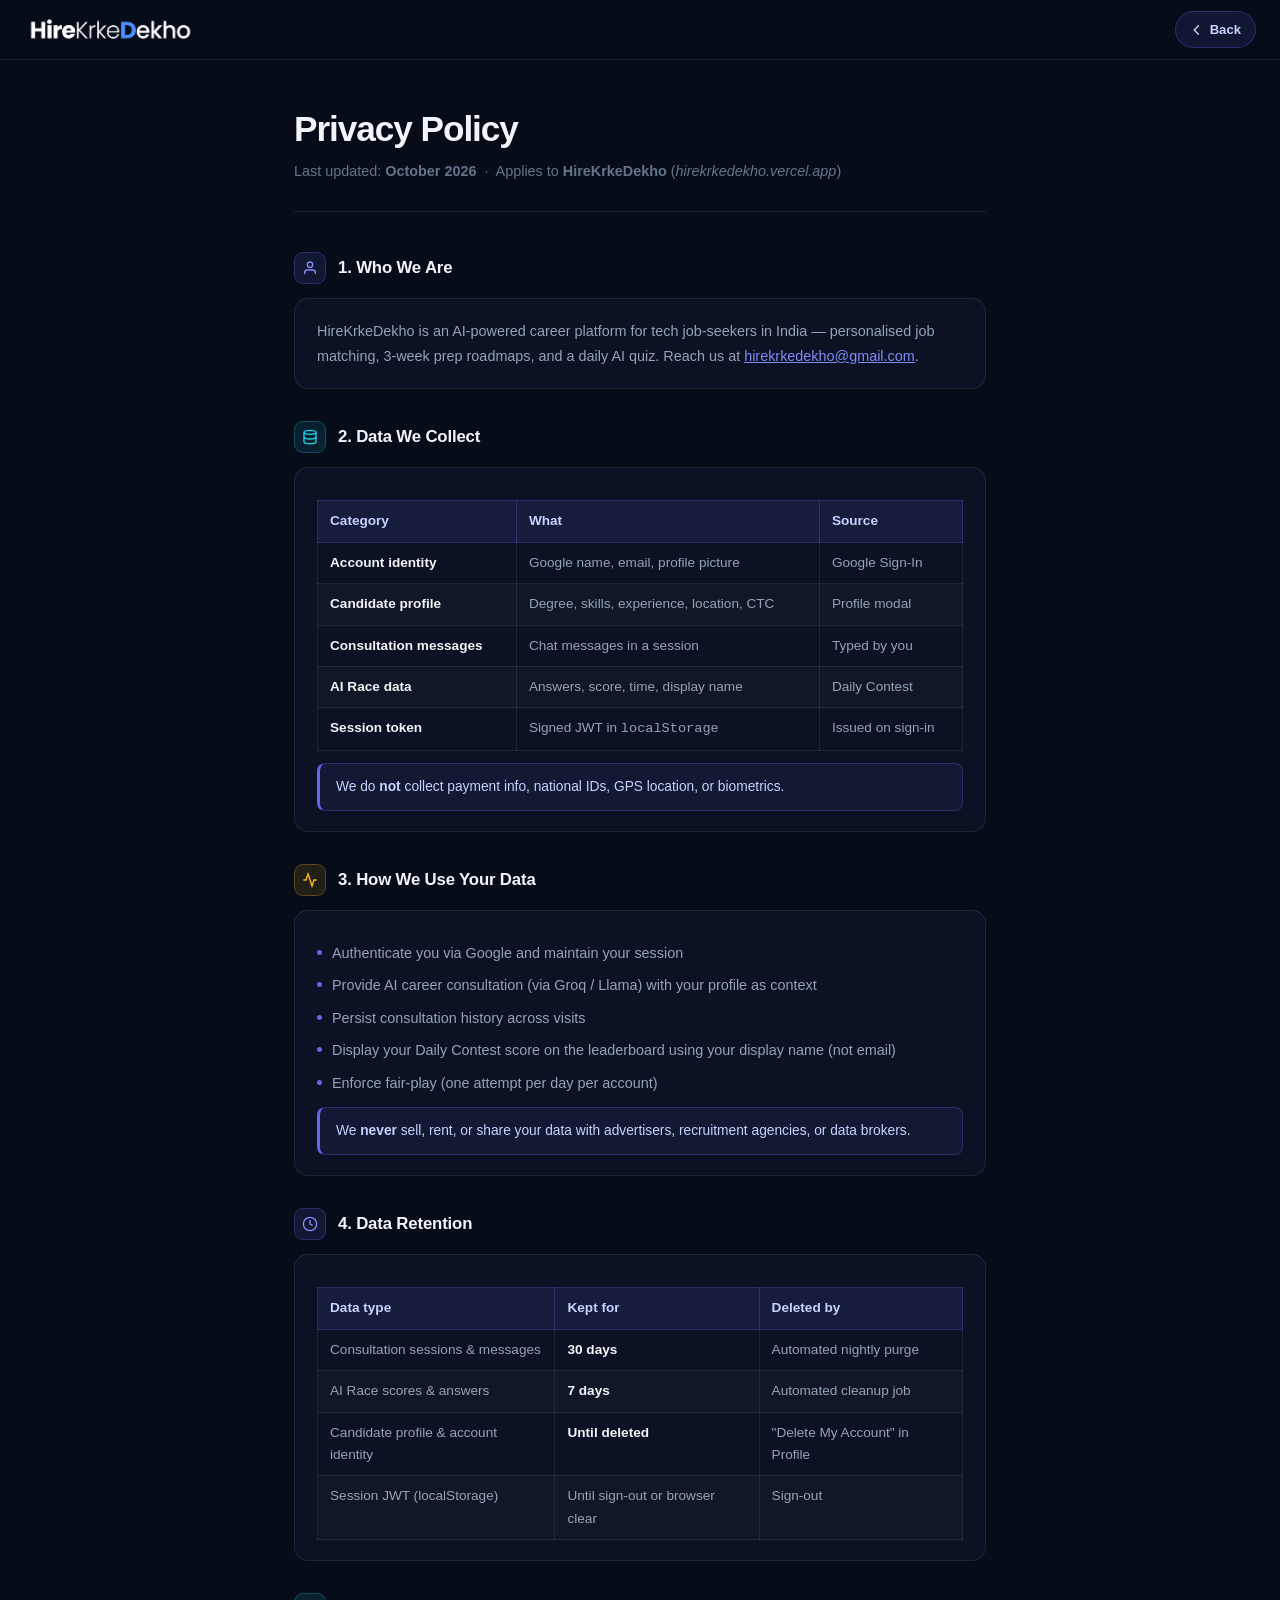
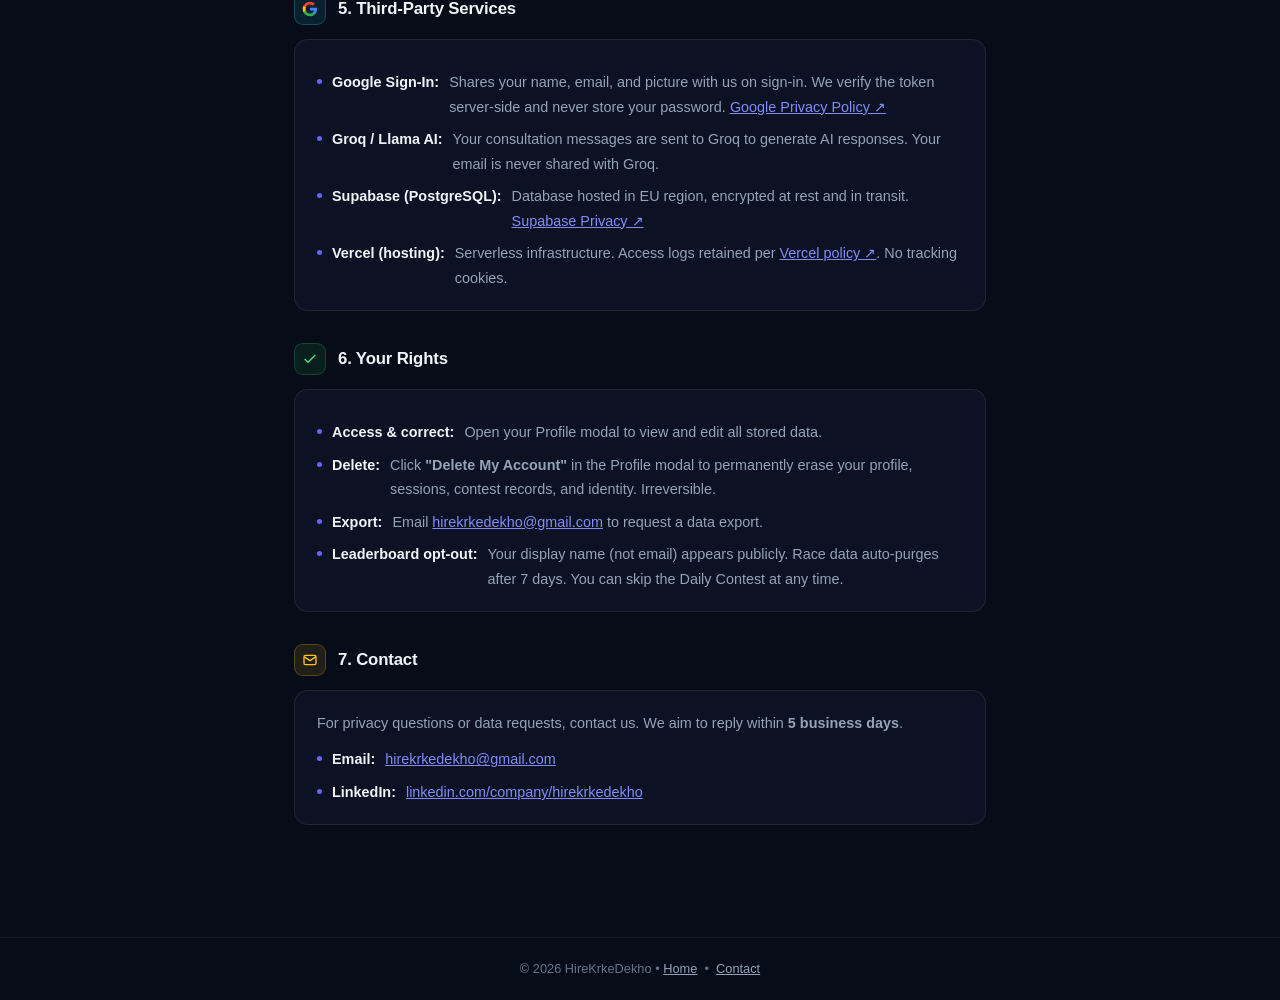
==== commit a914fdee: "fix: smaller close btn, optimistic race questions, db pool+cache, footer mobile, privacy policy clea" ====
--- a/templates/privacy_policy.html
+++ b/templates/privacy_policy.html
@@ -1,10 +1,10 @@
+<!DOCTYPE html>
 <html lang="en">
-<!DOCTYPE html>
 <head>
     <meta charset="UTF-8" />
     <meta name="viewport" content="width=device-width, initial-scale=1.0" />
     <meta name="robots" content="noindex, nofollow" />
-    <title>Privacy Policy &amp; Data Retention — HireKrkeDekho</title>
+    <title>Privacy Policy — HireKrkeDekho</title>
     <link rel="icon" href="/static/hirekrkedekho-logo.png" type="image/png" />
     <style>
         :root {
@@ -33,13 +33,9 @@
             overflow-x: hidden;
         }
 
-        body {
-            min-height: 100dvh;
-            display: flex;
-            flex-direction: column;
-        }
-
-        /* ── Header ────────────────────────────────── */
+        body { min-height: 100dvh; display: flex; flex-direction: column; }
+
+        /* ── Header ── */
         .pp-header {
             background: rgba(7, 13, 24, 0.96);
             backdrop-filter: blur(20px);
@@ -56,225 +52,136 @@
         }
 
         .pp-logo-wrap {
-            display: flex;
-            align-items: center;
-            gap: 10px;
-            text-decoration: none;
-            color: var(--text-primary);
-            font-weight: 700;
-            font-size: 1rem;
-        }
-
+            display: flex; align-items: center; gap: 10px;
+            text-decoration: none; color: var(--text-primary);
+            font-weight: 700; font-size: 1rem;
+        }
         .pp-logo-wrap img { height: 28px; width: auto; }
 
         .pp-back-btn {
-            display: inline-flex;
-            align-items: center;
-            gap: 6px;
-            background: var(--accent-soft);
-            border: 1px solid var(--border-hi);
-            color: #c7d2fe;
-            padding: 7px 14px;
-            border-radius: 9999px;
-            font-size: 0.82rem;
-            font-weight: 600;
-            text-decoration: none;
+            display: inline-flex; align-items: center; gap: 6px;
+            background: var(--accent-soft); border: 1px solid var(--border-hi);
+            color: #c7d2fe; padding: 7px 14px; border-radius: 9999px;
+            font-size: 0.82rem; font-weight: 600; text-decoration: none;
             transition: background 0.2s ease, border-color 0.2s ease;
         }
         .pp-back-btn:hover { background: rgba(99,102,241,0.22); border-color: var(--accent); }
         .pp-back-btn svg { width: 14px; height: 14px; }
 
-        /* ── Main ────────────────────────────────── */
+        /* ── Main ── */
         .pp-main {
             flex: 1;
             padding: 48px 24px 80px;
-            max-width: 780px;
+            max-width: 740px;
             margin: 0 auto;
             width: 100%;
         }
 
-        /* ── Hero ─────────────────────── */
-        .pp-eyebrow {
-            display: inline-flex;
-            align-items: center;
-            gap: 8px;
-            background: var(--accent-soft);
-            border: 1px solid var(--border-hi);
-            color: #c7d2fe;
-            padding: 5px 13px;
-            border-radius: 9999px;
-            font-size: 0.75rem;
-            font-weight: 700;
-            letter-spacing: 0.06em;
-            text-transform: uppercase;
-            margin-bottom: 20px;
-        }
-
         .pp-title {
-            font-size: clamp(1.9rem, 5vw, 2.8rem);
+            font-size: clamp(1.6rem, 4.5vw, 2.2rem);
             font-weight: 800;
-            letter-spacing: -0.035em;
+            letter-spacing: -0.03em;
             line-height: 1.18;
             color: var(--text-primary);
-            margin-bottom: 14px;
+            margin-bottom: 10px;
         }
 
         .pp-subtitle {
-            font-size: 0.95rem;
-            color: var(--text-secondary);
-            margin-bottom: 48px;
-            padding-bottom: 32px;
+            font-size: 0.9rem;
+            color: var(--text-muted);
+            margin-bottom: 40px;
+            padding-bottom: 28px;
             border-bottom: 1px solid var(--border);
         }
 
-        /* ── Sections ─────────────────── */
-        .pp-section {
-            margin-bottom: 40px;
-        }
+        /* ── Sections ── */
+        .pp-section { margin-bottom: 32px; }
 
         .pp-section-header {
-            display: flex;
-            align-items: center;
-            gap: 12px;
-            margin-bottom: 16px;
+            display: flex; align-items: center; gap: 12px; margin-bottom: 14px;
         }
 
         .pp-section-icon {
-            width: 36px;
-            height: 36px;
-            border-radius: 10px;
-            background: var(--accent-soft);
-            border: 1px solid var(--border-hi);
-            display: flex;
-            align-items: center;
-            justify-content: center;
-            flex-shrink: 0;
-            color: #818cf8;
-        }
-
-        .pp-section-icon svg { width: 18px; height: 18px; }
-
+            width: 32px; height: 32px; border-radius: 9px;
+            background: var(--accent-soft); border: 1px solid var(--border-hi);
+            display: flex; align-items: center; justify-content: center;
+            flex-shrink: 0; color: #818cf8;
+        }
+        .pp-section-icon svg { width: 16px; height: 16px; }
         .pp-section-icon.cyan { background: rgba(34,211,238,0.1); border-color: rgba(34,211,238,0.25); color: var(--cyan); }
         .pp-section-icon.gold { background: rgba(251,191,36,0.1); border-color: rgba(251,191,36,0.25); color: var(--gold); }
         .pp-section-icon.green { background: rgba(34,197,94,0.1); border-color: rgba(34,197,94,0.25); color: #4ade80; }
-        .pp-section-icon.rose  { background: rgba(244,63,94,0.1);  border-color: rgba(244,63,94,0.25);  color: #fb7185; }
 
         .pp-section h2 {
-            font-size: 1.15rem;
-            font-weight: 700;
-            color: var(--text-primary);
-            letter-spacing: -0.01em;
-        }
-
-        .pp-section p,
-        .pp-section li {
-            font-size: 0.93rem;
-            color: var(--text-secondary);
-            line-height: 1.7;
+            font-size: 1.05rem; font-weight: 700;
+            color: var(--text-primary); letter-spacing: -0.01em;
+        }
+
+        .pp-section p, .pp-section li {
+            font-size: 0.9rem; color: var(--text-secondary); line-height: 1.7;
         }
 
         .pp-section ul {
-            list-style: none;
-            display: flex;
-            flex-direction: column;
-            gap: 8px;
-            margin-top: 10px;
-        }
-
+            list-style: none; display: flex; flex-direction: column; gap: 8px; margin-top: 10px;
+        }
         .pp-section ul li {
-            display: flex;
-            align-items: flex-start;
-            gap: 12px;
-        }
-
-        .pp-section ul li > span {
-            flex: 1;
-        }
-
+            display: flex; align-items: flex-start; gap: 10px;
+        }
+        .pp-section ul li > span { flex: 1; }
         .pp-section ul li::before {
-            content: '';
-            width: 6px;
-            height: 6px;
-            border-radius: 50%;
-            background: var(--accent);
-            margin-top: 8px;
-            flex-shrink: 0;
+            content: ''; width: 5px; height: 5px; border-radius: 50%;
+            background: var(--accent); margin-top: 9px; flex-shrink: 0;
         }
 
         .pp-card {
-            background: rgba(15, 22, 40, 0.7);
-            border: 1px solid var(--border);
-            border-radius: var(--radius);
-            padding: 22px 24px;
-            backdrop-filter: blur(12px);
-        }
-
-        .pp-card p + p,
-        .pp-card p + ul,
-        .pp-card ul + p {
-            margin-top: 12px;
-        }
+            background: rgba(15, 22, 40, 0.7); border: 1px solid var(--border);
+            border-radius: var(--radius); padding: 20px 22px;
+        }
+        .pp-card p + p, .pp-card p + ul, .pp-card ul + p { margin-top: 10px; }
 
         strong.hi { color: var(--text-primary); font-weight: 600; }
 
         .pp-table {
-            width: 100%;
-            border-collapse: collapse;
-            margin-top: 14px;
-            font-size: 0.88rem;
+            width: 100%; border-collapse: collapse; margin-top: 12px; font-size: 0.85rem;
         }
         .pp-table th {
-            background: rgba(99,102,241,0.12);
-            color: #c7d2fe;
-            font-weight: 700;
-            padding: 10px 14px;
-            text-align: left;
+            background: rgba(99,102,241,0.12); color: #c7d2fe;
+            font-weight: 700; padding: 9px 12px; text-align: left;
             border: 1px solid var(--border-hi);
         }
         .pp-table td {
-            padding: 10px 14px;
-            border: 1px solid var(--border);
-            color: var(--text-secondary);
-            vertical-align: top;
+            padding: 9px 12px; border: 1px solid var(--border);
+            color: var(--text-secondary); vertical-align: top;
         }
         .pp-table tr:nth-child(even) td { background: rgba(255,255,255,0.02); }
 
         .pp-highlight {
-            background: rgba(99,102,241,0.08);
-            border: 1px solid var(--border-hi);
-            border-left: 3px solid var(--accent);
-            border-radius: 8px;
-            padding: 14px 18px;
-            margin-top: 14px;
-            font-size: 0.89rem;
-            color: #c7d2fe;
-            line-height: 1.6;
-        }
-
-        /* ── Footer ─────────────────── */
+            background: rgba(99,102,241,0.08); border: 1px solid var(--border-hi);
+            border-left: 3px solid var(--accent); border-radius: 8px;
+            padding: 12px 16px; margin-top: 12px;
+            font-size: 0.86rem; color: #c7d2fe; line-height: 1.6;
+        }
+
+        /* ── Footer ── */
         .pp-footer {
-            border-top: 1px solid var(--border);
-            padding: 24px;
-            text-align: center;
-            font-size: 0.82rem;
-            color: var(--text-muted);
+            border-top: 1px solid var(--border); padding: 20px 24px;
+            text-align: center; font-size: 0.8rem; color: var(--text-muted);
         }
         .pp-footer a { color: var(--text-secondary); text-decoration: underline; }
 
-        /* ── Responsive ─────────────── */
+        /* ── Responsive ── */
         @media (max-width: 640px) {
-            .pp-main { padding: 32px 16px 64px; }
+            .pp-main { padding: 28px 16px 56px; }
             .pp-header { padding: 0 16px; }
-            .pp-card { padding: 16px; }
-            .pp-title { font-size: 1.8rem; }
-            .pp-table { font-size: 0.82rem; }
-            .pp-table th, .pp-table td { padding: 8px 10px; }
+            .pp-card { padding: 14px 16px; }
+            .pp-title { font-size: 1.5rem; }
+            .pp-table { font-size: 0.79rem; }
+            .pp-table th, .pp-table td { padding: 7px 9px; }
         }
     </style>
 </head>
 <body>
 
-    <!-- Header -->
     <header class="pp-header">
         <a href="/" class="pp-logo-wrap">
             <img src="/static/hirekrkedekho-logo.png" alt="HireKrkeDekho logo" />
@@ -283,23 +190,17 @@
             <svg viewBox="0 0 20 20" fill="none" stroke="currentColor" stroke-width="2" aria-hidden="true">
                 <path d="M12 4l-6 6 6 6" stroke-linecap="round" stroke-linejoin="round"/>
             </svg>
-            Back to Home
+            Back
         </a>
     </header>
 
-    <!-- Main content -->
     <main class="pp-main">
 
-        <span class="pp-eyebrow">
-            <svg viewBox="0 0 20 20" fill="currentColor" width="12" height="12" aria-hidden="true"><path fill-rule="evenodd" d="M2.166 4.999A11.954 11.954 0 0010 1.944 11.954 11.954 0 0017.834 5c.11.65.166 1.32.166 2.001 0 5.225-3.34 9.67-8 11.317C5.34 16.67 2 12.225 2 7c0-.682.057-1.35.166-2.001zm11.541 3.708a1 1 0 00-1.414-1.414L9 10.586 7.707 9.293a1 1 0 00-1.414 1.414l2 2a1 1 0 001.414 0l4-4z" clip-rule="evenodd"/></svg>
-            Legal
-        </span>
-
-        <h1 class="pp-title">Privacy Policy &amp; Data Retention</h1>
+        <h1 class="pp-title">Privacy Policy</h1>
 
         <p class="pp-subtitle">
-            Last updated: <strong>October 2026</strong> &nbsp;·&nbsp; Effective date: <strong>October 2026</strong><br/>
-            This policy applies to <strong>HireKrkeDekho</strong> (<em>hirekrkedekho.vercel.app</em>) and governs how we collect, use, store, and protect your data.
+            Last updated: <strong>October 2026</strong> &nbsp;·&nbsp;
+            Applies to <strong>HireKrkeDekho</strong> (<em>hirekrkedekho.vercel.app</em>)
         </p>
 
         <!-- 1. Who we are -->
@@ -311,7 +212,7 @@
                 <h2>1. Who We Are</h2>
             </div>
             <div class="pp-card">
-                <p>HireKrkeDekho is an AI-powered career intelligence platform that helps job-seekers in India with personalised career consultation, role matching, interview preparation, and daily AI quizzes. We are operated by an independent team and can be reached at <a href="mailto:hirekrkedekho@gmail.com" style="color:#818cf8;">hirekrkedekho@gmail.com</a>.</p>
+                <p>HireKrkeDekho is an AI-powered career platform for tech job-seekers in India — personalised job matching, 3-week prep roadmaps, and a daily AI quiz. Reach us at <a href="mailto:hirekrkedekho@gmail.com" style="color:#818cf8;">hirekrkedekho@gmail.com</a>.</p>
             </div>
         </section>
 
@@ -326,48 +227,17 @@
             <div class="pp-card">
                 <table class="pp-table">
                     <thead>
-                        <tr>
-                            <th>Category</th>
-                            <th>Examples</th>
-                            <th>How collected</th>
-                        </tr>
+                        <tr><th>Category</th><th>What</th><th>Source</th></tr>
                     </thead>
                     <tbody>
-                        <tr>
-                            <td><strong class="hi">Account identity</strong></td>
-                            <td>Google name, email address, profile picture URL, Google user ID</td>
-                            <td>Google OAuth 2.0 sign-in</td>
-                        </tr>
-                        <tr>
-                            <td><strong class="hi">Candidate profile</strong></td>
-                            <td>Degree, skills, years of experience, target role, location, current CTC, expected CTC</td>
-                            <td>You fill in the Profile modal</td>
-                        </tr>
-                        <tr>
-                            <td><strong class="hi">Consultation messages</strong></td>
-                            <td>All chat messages exchanged in a consultation session</td>
-                            <td>Typed by you during a session</td>
-                        </tr>
-                        <tr>
-                            <td><strong class="hi">AI Race contest data</strong></td>
-                            <td>Quiz answers, time taken per question, score, attempt timestamp, display name</td>
-                            <td>Generated during a Daily Contest attempt</td>
-                        </tr>
-                        <tr>
-                            <td><strong class="hi">Usage logs</strong></td>
-                            <td>API endpoint called, timestamp, HTTP status code (no body content)</td>
-                            <td>Server logs on Vercel / Supabase</td>
-                        </tr>
-                        <tr>
-                            <td><strong class="hi">Session tokens</strong></td>
-                            <td>JWT signed with your Google sub, stored in <code>localStorage</code></td>
-                            <td>Issued by our server on sign-in</td>
-                        </tr>
+                        <tr><td><strong class="hi">Account identity</strong></td><td>Google name, email, profile picture</td><td>Google Sign-In</td></tr>
+                        <tr><td><strong class="hi">Candidate profile</strong></td><td>Degree, skills, experience, location, CTC</td><td>Profile modal</td></tr>
+                        <tr><td><strong class="hi">Consultation messages</strong></td><td>Chat messages in a session</td><td>Typed by you</td></tr>
+                        <tr><td><strong class="hi">AI Race data</strong></td><td>Answers, score, time, display name</td><td>Daily Contest</td></tr>
+                        <tr><td><strong class="hi">Session token</strong></td><td>Signed JWT in <code>localStorage</code></td><td>Issued on sign-in</td></tr>
                     </tbody>
                 </table>
-                <div class="pp-highlight">
-                    We do <strong>not</strong> collect payment information, national identity numbers, precise GPS location, or any biometric data.
-                </div>
+                <div class="pp-highlight">We do <strong>not</strong> collect payment info, national IDs, GPS location, or biometrics.</div>
             </div>
         </section>
 
@@ -381,17 +251,13 @@
             </div>
             <div class="pp-card">
                 <ul>
-                    <li>Authenticate you securely via Google and maintain your session</li>
-                    <li>Provide personalised career consultation powered by the Groq / Llama AI model, with your profile as context</li>
-                    <li>Store and retrieve your consultation history so you can continue sessions across visits</li>
-                    <li>Display your Daily Contest score on the public leaderboard (using your chosen display name, not your email)</li>
-                    <li>Enforce fair-play rules (one attempt per day per account) in the AI Race</li>
-                    <li>Generate anonymised analytics to improve the platform (no individual profiling)</li>
-                    <li>Send transactional emails only if you contact us directly via Gmail</li>
+                    <li><span>Authenticate you via Google and maintain your session</span></li>
+                    <li><span>Provide AI career consultation (via Groq / Llama) with your profile as context</span></li>
+                    <li><span>Persist consultation history across visits</span></li>
+                    <li><span>Display your Daily Contest score on the leaderboard using your display name (not email)</span></li>
+                    <li><span>Enforce fair-play (one attempt per day per account)</span></li>
                 </ul>
-                <div class="pp-highlight">
-                    We <strong>never</strong> sell, rent, or share your personal data with third-party advertisers, recruitment agencies, or data brokers.
-                </div>
+                <div class="pp-highlight">We <strong>never</strong> sell, rent, or share your data with advertisers, recruitment agencies, or data brokers.</div>
             </div>
         </section>
 
@@ -401,48 +267,18 @@
                 <div class="pp-section-icon">
                     <svg viewBox="0 0 24 24" fill="none" stroke="currentColor" stroke-width="2" aria-hidden="true"><circle cx="12" cy="12" r="10"/><polyline points="12 6 12 12 16 14"/></svg>
                 </div>
-                <h2>4. Data Retention Policy</h2>
+                <h2>4. Data Retention</h2>
             </div>
             <div class="pp-card">
                 <table class="pp-table">
                     <thead>
-                        <tr>
-                            <th>Data type</th>
-                            <th>Retention period</th>
-                            <th>Deletion trigger</th>
-                        </tr>
+                        <tr><th>Data type</th><th>Kept for</th><th>Deleted by</th></tr>
                     </thead>
                     <tbody>
-                        <tr>
-                            <td>Consultation sessions &amp; messages</td>
-                            <td><strong class="hi">30 days</strong></td>
-                            <td>Automated nightly purge</td>
-                        </tr>
-                        <tr>
-                            <td>AI Race contest data (scores, answers)</td>
-                            <td><strong class="hi">7 days</strong></td>
-                            <td>Automated 12-hour cleanup job</td>
-                        </tr>
-                        <tr>
-                            <td>Candidate profile (degree, skills, etc.)</td>
-                            <td><strong class="hi">Indefinite</strong></td>
-                            <td>You delete via "Delete My Account"</td>
-                        </tr>
-                        <tr>
-                            <td>Google account identity (email, name)</td>
-                            <td><strong class="hi">Indefinite</strong></td>
-                            <td>You delete via "Delete My Account"</td>
-                        </tr>
-                        <tr>
-                            <td>Session JWT (localStorage)</td>
-                            <td>Until browser storage cleared / sign-out</td>
-                            <td>Sign-out or clear site data</td>
-                        </tr>
-                        <tr>
-                            <td>Server access logs (Vercel)</td>
-                            <td>Up to 30 days (Vercel platform policy)</td>
-                            <td>Platform automatic expiry</td>
-                        </tr>
+                        <tr><td>Consultation sessions &amp; messages</td><td><strong class="hi">30 days</strong></td><td>Automated nightly purge</td></tr>
+                        <tr><td>AI Race scores &amp; answers</td><td><strong class="hi">7 days</strong></td><td>Automated cleanup job</td></tr>
+                        <tr><td>Candidate profile &amp; account identity</td><td><strong class="hi">Until deleted</strong></td><td>"Delete My Account" in Profile</td></tr>
+                        <tr><td>Session JWT (localStorage)</td><td>Until sign-out or browser clear</td><td>Sign-out</td></tr>
                     </tbody>
                 </table>
             </div>
@@ -459,165 +295,72 @@
                         <path d="M12 5.38c1.62 0 3.06.56 4.21 1.64l3.15-3.15C17.45 2.09 14.97 1 12 1 7.7 1 3.99 3.47 2.18 7.07l3.66 2.84c.87-2.6 3.3-4.53 6.16-4.53z" fill="#EA4335"/>
                     </svg>
                 </div>
-                <h2>5. Google Authentication &amp; Third-Party Services</h2>
-            </div>
-            <div class="pp-card">
-                <p><strong class="hi">Google Sign-In:</strong> We use Google Identity Services (GIS) to authenticate you. When you sign in, Google shares your name, email address, and profile picture with us. We verify the Google ID token on our server and never store your Google password or refresh token. Google's privacy policy governs data held on Google's side — see <a href="https://policies.google.com/privacy" target="_blank" rel="noopener noreferrer" style="color:#818cf8;">policies.google.com/privacy</a>.</p>
-                <ul style="margin-top:14px;">
+                <h2>5. Third-Party Services</h2>
+            </div>
+            <div class="pp-card">
+                <ul>
+                    <li>
+                        <strong class="hi">Google Sign-In:</strong>
+                        <span>Shares your name, email, and picture with us on sign-in. We verify the token server-side and never store your password. <a href="https://policies.google.com/privacy" target="_blank" rel="noopener noreferrer" style="color:#818cf8;">Google Privacy Policy ↗</a></span>
+                    </li>
                     <li>
                         <strong class="hi">Groq / Llama AI:</strong>
-                        <span>Your consultation messages are sent to the Groq API to generate AI responses. Groq's data processing agreement governs this transfer. We do not share your email or account identity with Groq.</span>
+                        <span>Your consultation messages are sent to Groq to generate AI responses. Your email is never shared with Groq.</span>
                     </li>
                     <li>
-                        <strong class="hi">Supabase:</strong>
-                        <span>Our PostgreSQL database is hosted on Supabase (EU region). Data is encrypted at rest and in transit. See <a href="https://supabase.com/privacy" target="_blank" rel="noopener noreferrer" style="color:#818cf8;">supabase.com/privacy</a>.</span>
+                        <strong class="hi">Supabase (PostgreSQL):</strong>
+                        <span>Database hosted in EU region, encrypted at rest and in transit. <a href="https://supabase.com/privacy" target="_blank" rel="noopener noreferrer" style="color:#818cf8;">Supabase Privacy ↗</a></span>
                     </li>
                     <li>
-                        <strong class="hi">Vercel:</strong>
-                        <span>Our web application is hosted on Vercel's serverless infrastructure. Vercel may collect access logs. See <a href="https://vercel.com/legal/privacy-policy" target="_blank" rel="noopener noreferrer" style="color:#818cf8;">vercel.com/legal/privacy-policy</a>.</span>
+                        <strong class="hi">Vercel (hosting):</strong>
+                        <span>Serverless infrastructure. Access logs retained per <a href="https://vercel.com/legal/privacy-policy" target="_blank" rel="noopener noreferrer" style="color:#818cf8;">Vercel policy ↗</a>. No tracking cookies.</span>
                     </li>
                 </ul>
             </div>
         </section>
 
-        <!-- 6. Cookies & localStorage -->
-        <section class="pp-section" id="cookies">
-            <div class="pp-section-header">
-                <div class="pp-section-icon gold">
-                    <svg viewBox="0 0 24 24" fill="none" stroke="currentColor" stroke-width="2" aria-hidden="true"><path d="M12 2C6.477 2 2 6.477 2 12s4.477 10 10 10 10-4.477 10-10S17.523 2 12 2z"/><path d="M8.5 14s1.5 2 3.5 2 3.5-2 3.5-2"/><line x1="9" y1="9" x2="9.01" y2="9"/><line x1="15" y1="9" x2="15.01" y2="9"/></svg>
-                </div>
-                <h2>6. Cookies &amp; Browser Storage</h2>
-            </div>
-            <div class="pp-card">
-                <ul>
-                    <li>
-                        <strong class="hi">Session token (<code>career_bot_token</code>):</strong>
-                        <span>Stored in <code>localStorage</code>. Contains a signed JWT with your Google user ID, email, and name. Used to authenticate API requests. Cleared on sign-out.</span>
-                    </li>
-                    <li>
-                        <strong class="hi">Google GIS cookies:</strong>
-                        <span>Google's sign-in library may set its own cookies (e.g. <code>g_state</code>) governed by Google's cookie policy.</span>
-                    </li>
-                    <li>
-                        <strong class="hi">No tracking cookies:</strong>
-                        <span>We do not use advertising, analytics, or third-party tracking cookies. We do not use Google Analytics.</span>
-                    </li>
-                </ul>
-                <div class="pp-highlight">You can clear all site data from your browser settings at any time (<em>Settings → Privacy → Clear site data</em>). This also signs you out.</div>
-            </div>
-        </section>
-
-        <!-- 7. Your rights -->
+        <!-- 6. Your rights -->
         <section class="pp-section" id="your-rights">
             <div class="pp-section-header">
                 <div class="pp-section-icon green">
                     <svg viewBox="0 0 24 24" fill="none" stroke="currentColor" stroke-width="2" aria-hidden="true"><polyline points="20 6 9 17 4 12"/></svg>
                 </div>
-                <h2>7. Your Rights &amp; Controls</h2>
+                <h2>6. Your Rights</h2>
             </div>
             <div class="pp-card">
                 <ul>
-                    <li>
-                        <strong class="hi">Access:</strong>
-                        <span>Sign in and open your Profile modal to view everything stored about you — degree, skills, experience, and account identity.</span>
-                    </li>
-                    <li>
-                        <strong class="hi">Correction:</strong>
-                        <span>Edit any profile field in the Profile modal at any time.</span>
-                    </li>
-                    <li>
-                        <strong class="hi">Deletion (Right to Erasure):</strong>
-                        <span>Click <strong>"Delete My Account"</strong> in the Profile modal to permanently delete your candidate profile, all consultation sessions, contest records, and account identity from our database. This is irreversible.</span>
-                    </li>
-                    <li>
-                        <strong class="hi">Data portability:</strong>
-                        <span>Contact us at <a href="mailto:hirekrkedekho@gmail.com" style="color:#818cf8;">hirekrkedekho@gmail.com</a> to request an export of your stored data.</span>
-                    </li>
-                    <li>
-                        <strong class="hi">Opt-out of AI Race leaderboard:</strong>
-                        <span>Your display name (not email) appears on the public leaderboard. Race data is automatically purged after 7 days. You can skip the Daily Contest at any time.</span>
-                    </li>
+                    <li><strong class="hi">Access &amp; correct:</strong> <span>Open your Profile modal to view and edit all stored data.</span></li>
+                    <li><strong class="hi">Delete:</strong> <span>Click <strong>"Delete My Account"</strong> in the Profile modal to permanently erase your profile, sessions, contest records, and identity. Irreversible.</span></li>
+                    <li><strong class="hi">Export:</strong> <span>Email <a href="mailto:hirekrkedekho@gmail.com" style="color:#818cf8;">hirekrkedekho@gmail.com</a> to request a data export.</span></li>
+                    <li><strong class="hi">Leaderboard opt-out:</strong> <span>Your display name (not email) appears publicly. Race data auto-purges after 7 days. You can skip the Daily Contest at any time.</span></li>
                 </ul>
             </div>
         </section>
 
-        <!-- 8. Security -->
-        <section class="pp-section" id="security">
-            <div class="pp-section-header">
-                <div class="pp-section-icon rose">
-                    <svg viewBox="0 0 24 24" fill="none" stroke="currentColor" stroke-width="2" aria-hidden="true"><rect x="3" y="11" width="18" height="11" rx="2" ry="2"/><path d="M7 11V7a5 5 0 0 1 10 0v4"/></svg>
-                </div>
-                <h2>8. Security Measures</h2>
-            </div>
-            <div class="pp-card">
-                <ul>
-                    <li>All traffic is encrypted in transit using HTTPS / TLS 1.3</li>
-                    <li>Database stored on Supabase with row-level security (RLS) and encryption at rest</li>
-                    <li>JWT tokens are signed with a secret and validated server-side on every API request</li>
-                    <li>Admin endpoints are protected by a secret key and IP-level rate-limiting (30 requests per 60 seconds)</li>
-                    <li>No plaintext passwords are ever stored — authentication is entirely delegated to Google</li>
-                    <li>Production schema changes use Alembic migrations — no ad-hoc DDL on live databases</li>
-                </ul>
-                <div class="pp-highlight">If you discover a security vulnerability, please report it responsibly to <a href="mailto:hirekrkedekho@gmail.com" style="color:#c7d2fe;">hirekrkedekho@gmail.com</a>.</div>
-            </div>
-        </section>
-
-        <!-- 9. Children -->
-        <section class="pp-section" id="children">
-            <div class="pp-section-header">
-                <div class="pp-section-icon">
-                    <svg viewBox="0 0 24 24" fill="none" stroke="currentColor" stroke-width="2" aria-hidden="true"><circle cx="12" cy="8" r="4"/><path d="M4 20c0-4 3.6-7 8-7s8 3 8 7"/></svg>
-                </div>
-                <h2>9. Children's Privacy</h2>
-            </div>
-            <div class="pp-card">
-                <p>HireKrkeDekho is designed for job-seekers aged 18 and above. We do not knowingly collect personal data from anyone under 18. If we become aware that a minor has provided us personal data, we will delete it immediately. Contact us at <a href="mailto:hirekrkedekho@gmail.com" style="color:#818cf8;">hirekrkedekho@gmail.com</a> if you believe a minor's data has been submitted.</p>
-            </div>
-        </section>
-
-        <!-- 10. Changes -->
-        <section class="pp-section" id="changes">
-            <div class="pp-section-header">
-                <div class="pp-section-icon cyan">
-                    <svg viewBox="0 0 24 24" fill="none" stroke="currentColor" stroke-width="2" aria-hidden="true"><path d="M11 4H4a2 2 0 0 0-2 2v14a2 2 0 0 0 2 2h14a2 2 0 0 0 2-2v-7"/><path d="M18.5 2.5a2.121 2.121 0 0 1 3 3L12 15l-4 1 1-4 9.5-9.5z"/></svg>
-                </div>
-                <h2>10. Changes to This Policy</h2>
-            </div>
-            <div class="pp-card">
-                <p>We may update this Privacy Policy when we add new features, change our data practices, or when required by applicable law. The "Last updated" date at the top of this page reflects when the policy was last revised. Continued use of HireKrkeDekho after an update constitutes acceptance of the revised policy.</p>
-                <p style="margin-top:10px;">For material changes that significantly affect your rights, we will display a notice on the home page for at least 14 days before the change takes effect.</p>
-            </div>
-        </section>
-
-        <!-- 11. Contact -->
+        <!-- 7. Contact -->
         <section class="pp-section" id="contact">
             <div class="pp-section-header">
                 <div class="pp-section-icon gold">
                     <svg viewBox="0 0 24 24" fill="none" stroke="currentColor" stroke-width="2" aria-hidden="true"><rect x="3" y="5" width="18" height="14" rx="2"/><path d="m3 7 9 6 9-6"/></svg>
                 </div>
-                <h2>11. Contact Us</h2>
-            </div>
-            <div class="pp-card">
-                <p>For any questions, data requests, or concerns about this Privacy Policy, please contact us:</p>
+                <h2>7. Contact</h2>
+            </div>
+            <div class="pp-card">
+                <p>For privacy questions or data requests, contact us. We aim to reply within <strong>5 business days</strong>.</p>
                 <ul style="margin-top:12px;">
                     <li><strong class="hi">Email:</strong> <a href="mailto:hirekrkedekho@gmail.com" style="color:#818cf8;">hirekrkedekho@gmail.com</a></li>
                     <li><strong class="hi">LinkedIn:</strong> <a href="https://www.linkedin.com/company/hirekrkedekho" target="_blank" rel="noopener noreferrer" style="color:#818cf8;">linkedin.com/company/hirekrkedekho</a></li>
-                    <li><strong class="hi">Instagram:</strong> <a href="https://www.instagram.com/hirekrkedekho/" target="_blank" rel="noopener noreferrer" style="color:#818cf8;">instagram.com/hirekrkedekho</a></li>
                 </ul>
-                <div class="pp-highlight" style="margin-top:16px;">
-                    We aim to respond to all privacy-related enquiries within <strong>5 business days</strong>.
-                </div>
             </div>
         </section>
 
     </main>
 
     <footer class="pp-footer">
-        &copy; 2026 HireKrkeDekho &bull; Intelligent Talent &amp; Career Discovery &nbsp;&bull;&nbsp;
+        &copy; 2026 HireKrkeDekho &bull;
         <a href="/">Home</a> &nbsp;&bull;&nbsp;
         <a href="mailto:hirekrkedekho@gmail.com">Contact</a>
     </footer>
 
 </body>
 </html>
-
